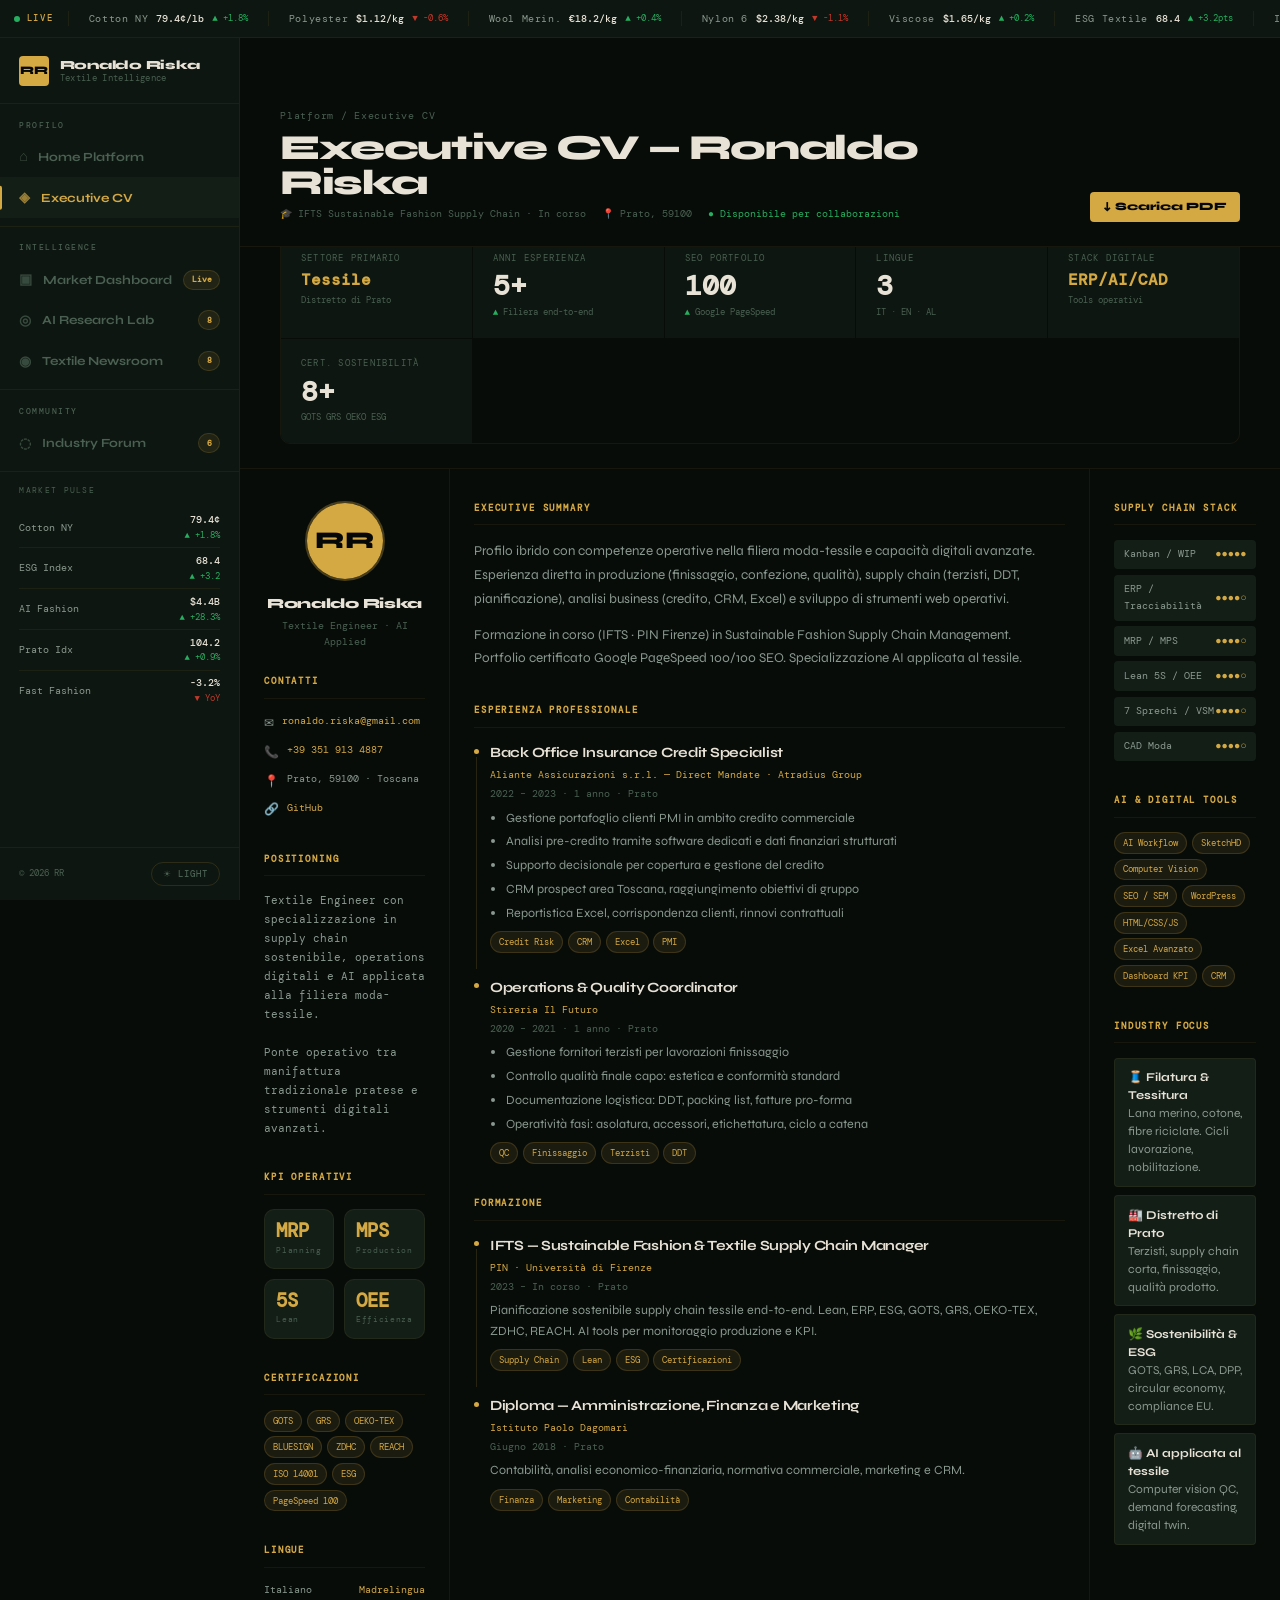
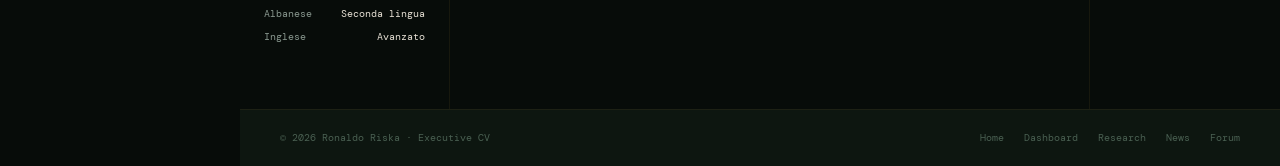
==== cv.html @ 591055c3 "Add files via upload" ====
<!doctype html>
<html lang="it" data-theme="dark">
<head>
  <meta charset="utf-8">
  <meta name="viewport" content="width=device-width, initial-scale=1">
  <title>Executive CV | Ronaldo Riska — Textile Intelligence</title>
  <meta name="description" content="Executive CV di Ronaldo Riska: supply chain tessile, operations, AI applicata al tessile, CAD moda, Lean manufacturing. Distretto di Prato.">
  <meta name="robots" content="index, follow">
  <link rel="canonical" href="https://italycircularfashion.github.io/RonaldoRiska/cv.html">
  <link rel="stylesheet" href="site.css">
</head>
<body>
<a class="skip-link" href="#main">Salta al contenuto</a>
<div class="platform">

  <!-- TICKER -->
  <div class="platform-ticker">
    <div class="ticker-bar">
      <div class="ticker-label">LIVE</div>
      <div class="ticker-track"><div class="ticker-items" aria-hidden="true"></div></div>
    </div>
  </div>

  <!-- SIDEBAR -->
  <aside class="platform-sidebar sidebar">
    <a class="sb-brand" href="index.html">
      <div class="sb-mark">RR</div>
      <div class="sb-txt"><div class="sb-name">Ronaldo Riska</div><div class="sb-role">Textile Intelligence</div></div>
    </a>
    <div class="sb-section">
      <div class="sb-section-title">Profilo</div>
      <a class="sb-link" href="index.html"><span class="sb-icon">⌂</span> Home Platform</a>
      <a class="sb-link active" href="cv.html"><span class="sb-icon">◈</span> Executive CV</a>
    </div>
    <div class="sb-section">
      <div class="sb-section-title">Intelligence</div>
      <a class="sb-link" href="dashboard.html"><span class="sb-icon">▣</span> Market Dashboard<span class="sb-badge">Live</span></a>
      <a class="sb-link" href="research.html"><span class="sb-icon">◎</span> AI Research Lab<span class="sb-badge">8</span></a>
      <a class="sb-link" href="news.html"><span class="sb-icon">◉</span> Textile Newsroom<span class="sb-badge">8</span></a>
    </div>
    <div class="sb-section">
      <div class="sb-section-title">Community</div>
      <a class="sb-link" href="forum.html"><span class="sb-icon">◌</span> Industry Forum<span class="sb-badge">6</span></a>
    </div>
    <div class="sb-market">
      <div class="sb-market-title">Market Pulse</div>
      <div data-sidebar-pulse></div>
    </div>
    <div class="sb-bottom">
      <span style="font-family:var(--f-m);font-size:.58rem;color:var(--stone)">© <span data-year></span> RR</span>
      <button class="theme-btn" data-theme-toggle>Light</button>
    </div>
  </aside>

  <!-- CONTENT -->
  <div class="platform-content content" id="main">

    <div class="page-hdr">
      <div class="page-hdr-row">
        <div>
          <div class="page-hdr-breadcrumb"><a href="index.html">Platform</a> / Executive CV</div>
          <h1>Executive CV — Ronaldo Riska</h1>
          <div class="page-hdr-meta">
            <span>🎓 IFTS Sustainable Fashion Supply Chain · In corso</span>
            <span>📍 Prato, 59100</span>
            <span style="color:var(--up)">● Disponibile per collaborazioni</span>
          </div>
        </div>
        <a class="btn btn-gold btn-sm" href="Ronaldo-Riska-CV-2026.pdf" download>↓ Scarica PDF</a>
      </div>
    </div>

    <!-- KPI INLINE STRIP -->
    <div class="main-pad-sm" style="border-bottom:1px solid var(--bdr)">
      <div class="kpi-grid reveal" style="margin-bottom:0">
        <div class="kpi-box"><div class="kpi-label">Settore primario</div><div class="kpi-val" style="font-size:1rem;color:var(--gold)">Tessile</div><div class="kpi-sub">Distretto di Prato</div></div>
        <div class="kpi-box"><div class="kpi-label">Anni esperienza</div><div class="kpi-val">5+</div><div class="kpi-sub"><span class="kpi-up">▲</span> Filiera end-to-end</div></div>
        <div class="kpi-box"><div class="kpi-label">SEO Portfolio</div><div class="kpi-val">100</div><div class="kpi-sub"><span class="kpi-up">▲</span> Google PageSpeed</div></div>
        <div class="kpi-box"><div class="kpi-label">Lingue</div><div class="kpi-val">3</div><div class="kpi-sub">IT · EN · AL</div></div>
        <div class="kpi-box"><div class="kpi-label">Stack digitale</div><div class="kpi-val" style="font-size:1rem;color:var(--gold)">ERP/AI/CAD</div><div class="kpi-sub">Tools operativi</div></div>
        <div class="kpi-box"><div class="kpi-label">Cert. sostenibilità</div><div class="kpi-val">8+</div><div class="kpi-sub">GOTS GRS OEKO ESG</div></div>
      </div>
    </div>

    <!-- 3-COLUMN CV -->
    <div class="cv-report" id="main-cv">

      <!-- COL SINISTRA: Quick facts + contatti + certificazioni -->
      <div class="cv-col">

        <!-- Foto -->
        <div style="margin-bottom:1.5rem;text-align:center">
          <div style="width:80px;height:80px;border-radius:50%;overflow:hidden;
                      border:2px solid var(--bdr-3);margin:0 auto .75rem">
            <img src="profile.jpg" alt="Ronaldo Riska"
                 style="width:100%;height:100%;object-fit:cover;object-position:center top"
                 onerror="this.parentElement.innerHTML='<div style=\'background:var(--gold);width:100%;height:100%;display:grid;place-items:center;font-weight:800;color:var(--ink);font-size:1.5rem\'>RR</div>'">
          </div>
          <div style="font-size:.88rem;font-weight:800;letter-spacing:-.02em">Ronaldo Riska</div>
          <div style="font-family:var(--f-m);font-size:.62rem;color:var(--stone);margin-top:.2rem">
            Textile Engineer · AI Applied
          </div>
        </div>

        <div class="cv-section">
          <div class="cv-sec-ttl">Contatti</div>
          <div class="cv-contact-item"><span class="cv-ci-icon">✉</span><span class="cv-ci-val"><a href="mailto:ronaldo.riska@gmail.com">ronaldo.riska@gmail.com</a></span></div>
          <div class="cv-contact-item"><span class="cv-ci-icon">📞</span><span class="cv-ci-val"><a href="tel:+393519134887">+39 351 913 4887</a></span></div>
          <div class="cv-contact-item"><span class="cv-ci-icon">📍</span><span class="cv-ci-val">Prato, 59100 · Toscana</span></div>
          <div class="cv-contact-item"><span class="cv-ci-icon">🔗</span><span class="cv-ci-val"><a href="https://github.com/italycircularfashion" target="_blank" rel="noopener">GitHub</a></span></div>
        </div>

        <div class="cv-section">
          <div class="cv-sec-ttl">Positioning</div>
          <div style="font-family:var(--f-m);font-size:.68rem;color:var(--sand);line-height:1.75">
            Textile Engineer con specializzazione in supply chain sostenibile, operations digitali e AI applicata alla filiera moda-tessile.<br><br>
            Ponte operativo tra manifattura tradizionale pratese e strumenti digitali avanzati.
          </div>
        </div>

        <div class="cv-section">
          <div class="cv-sec-ttl">KPI Operativi</div>
          <div class="kpi-inline">
            <div class="kpi-inline-box"><div class="kib-num">MRP</div><div class="kib-lbl">Planning</div></div>
            <div class="kpi-inline-box"><div class="kib-num">MPS</div><div class="kib-lbl">Production</div></div>
            <div class="kpi-inline-box"><div class="kib-num">5S</div><div class="kib-lbl">Lean</div></div>
            <div class="kpi-inline-box"><div class="kib-num">OEE</div><div class="kib-lbl">Efficienza</div></div>
          </div>
        </div>

        <div class="cv-section">
          <div class="cv-sec-ttl">Certificazioni</div>
          <div class="cv-tags">
            <span class="cv-tag">GOTS</span><span class="cv-tag">GRS</span>
            <span class="cv-tag">OEKO-TEX</span><span class="cv-tag">BLUESIGN</span>
            <span class="cv-tag">ZDHC</span><span class="cv-tag">REACH</span>
            <span class="cv-tag">ISO 14001</span><span class="cv-tag">ESG</span>
            <span class="cv-tag">PageSpeed 100</span>
          </div>
        </div>

        <div class="cv-section">
          <div class="cv-sec-ttl">Lingue</div>
          <div style="display:flex;flex-direction:column;gap:.4rem">
            <div style="display:flex;justify-content:space-between;font-family:var(--f-m);font-size:.65rem">
              <span style="color:var(--sand)">Italiano</span><span style="color:var(--gold)">Madrelingua</span>
            </div>
            <div style="display:flex;justify-content:space-between;font-family:var(--f-m);font-size:.65rem">
              <span style="color:var(--sand)">Albanese</span><span style="color:var(--cream)">Seconda lingua</span>
            </div>
            <div style="display:flex;justify-content:space-between;font-family:var(--f-m);font-size:.65rem">
              <span style="color:var(--sand)">Inglese</span><span style="color:var(--cream)">Avanzato</span>
            </div>
          </div>
        </div>

      </div><!-- /col sx -->

      <!-- COL CENTRALE: Esperienza + Formazione + Skills -->
      <div class="cv-col">

        <div class="cv-section">
          <div class="cv-sec-ttl">Executive Summary</div>
          <p style="font-size:.84rem;color:var(--sand);line-height:1.78;margin-bottom:.75rem">
            Profilo ibrido con competenze operative nella filiera moda-tessile e capacità digitali avanzate.
            Esperienza diretta in produzione (finissaggio, confezione, qualità), supply chain (terzisti, DDT,
            pianificazione), analisi business (credito, CRM, Excel) e sviluppo di strumenti web operativi.
          </p>
          <p style="font-size:.84rem;color:var(--sand);line-height:1.78">
            Formazione in corso (IFTS · PIN Firenze) in Sustainable Fashion Supply Chain Management.
            Portfolio certificato Google PageSpeed 100/100 SEO. Specializzazione AI applicata al tessile.
          </p>
        </div>

        <div class="cv-section">
          <div class="cv-sec-ttl">Esperienza Professionale</div>

          <div class="cv-entry">
            <div class="cv-e-title">Back Office Insurance Credit Specialist</div>
            <div class="cv-e-org">Aliante Assicurazioni s.r.l. — Direct Mandate · Atradius Group</div>
            <div class="cv-e-date">2022 – 2023 · 1 anno · Prato</div>
            <div class="cv-e-body">
              <ul>
                <li>Gestione portafoglio clienti PMI in ambito credito commerciale</li>
                <li>Analisi pre-credito tramite software dedicati e dati finanziari strutturati</li>
                <li>Supporto decisionale per copertura e gestione del credito</li>
                <li>CRM prospect area Toscana, raggiungimento obiettivi di gruppo</li>
                <li>Reportistica Excel, corrispondenza clienti, rinnovi contrattuali</li>
              </ul>
            </div>
            <div class="cv-tags"><span class="cv-tag">Credit Risk</span><span class="cv-tag">CRM</span><span class="cv-tag">Excel</span><span class="cv-tag">PMI</span></div>
          </div>

          <div class="cv-entry">
            <div class="cv-e-title">Operations &amp; Quality Coordinator</div>
            <div class="cv-e-org">Stireria Il Futuro</div>
            <div class="cv-e-date">2020 – 2021 · 1 anno · Prato</div>
            <div class="cv-e-body">
              <ul>
                <li>Gestione fornitori terzisti per lavorazioni finissaggio</li>
                <li>Controllo qualità finale capo: estetica e conformità standard</li>
                <li>Documentazione logistica: DDT, packing list, fatture pro-forma</li>
                <li>Operatività fasi: asolatura, accessori, etichettatura, ciclo a catena</li>
              </ul>
            </div>
            <div class="cv-tags"><span class="cv-tag">QC</span><span class="cv-tag">Finissaggio</span><span class="cv-tag">Terzisti</span><span class="cv-tag">DDT</span></div>
          </div>
        </div>

        <div class="cv-section">
          <div class="cv-sec-ttl">Formazione</div>

          <div class="cv-entry">
            <div class="cv-e-title">IFTS — Sustainable Fashion &amp; Textile Supply Chain Manager</div>
            <div class="cv-e-org">PIN · Università di Firenze</div>
            <div class="cv-e-date">2023 – In corso · Prato</div>
            <div class="cv-e-body">
              Pianificazione sostenibile supply chain tessile end-to-end. Lean, ERP, ESG, GOTS, GRS,
              OEKO-TEX, ZDHC, REACH. AI tools per monitoraggio produzione e KPI.
            </div>
            <div class="cv-tags"><span class="cv-tag">Supply Chain</span><span class="cv-tag">Lean</span><span class="cv-tag">ESG</span><span class="cv-tag">Certificazioni</span></div>
          </div>

          <div class="cv-entry">
            <div class="cv-e-title">Diploma — Amministrazione, Finanza e Marketing</div>
            <div class="cv-e-org">Istituto Paolo Dagomari</div>
            <div class="cv-e-date">Giugno 2018 · Prato</div>
            <div class="cv-e-body">
              Contabilità, analisi economico-finanziaria, normativa commerciale, marketing e CRM.
            </div>
            <div class="cv-tags"><span class="cv-tag">Finanza</span><span class="cv-tag">Marketing</span><span class="cv-tag">Contabilità</span></div>
          </div>
        </div>

      </div><!-- /col centrale -->

      <!-- COL DESTRA: Stack + Focus + AI Tools -->
      <div class="cv-col">

        <div class="cv-section">
          <div class="cv-sec-ttl">Supply Chain Stack</div>
          <div style="display:flex;flex-direction:column;gap:.35rem">
            <div style="display:flex;justify-content:space-between;align-items:center;
                        padding:.4rem .6rem;background:var(--bg-2);border-radius:var(--r);
                        font-family:var(--f-m);font-size:.65rem">
              <span style="color:var(--sand)">Kanban / WIP</span>
              <span style="color:var(--gold)">●●●●●</span>
            </div>
            <div style="display:flex;justify-content:space-between;align-items:center;
                        padding:.4rem .6rem;background:var(--bg-2);border-radius:var(--r);
                        font-family:var(--f-m);font-size:.65rem">
              <span style="color:var(--sand)">ERP / Tracciabilità</span>
              <span style="color:var(--gold)">●●●●○</span>
            </div>
            <div style="display:flex;justify-content:space-between;align-items:center;
                        padding:.4rem .6rem;background:var(--bg-2);border-radius:var(--r);
                        font-family:var(--f-m);font-size:.65rem">
              <span style="color:var(--sand)">MRP / MPS</span>
              <span style="color:var(--gold)">●●●●○</span>
            </div>
            <div style="display:flex;justify-content:space-between;align-items:center;
                        padding:.4rem .6rem;background:var(--bg-2);border-radius:var(--r);
                        font-family:var(--f-m);font-size:.65rem">
              <span style="color:var(--sand)">Lean 5S / OEE</span>
              <span style="color:var(--gold)">●●●●○</span>
            </div>
            <div style="display:flex;justify-content:space-between;align-items:center;
                        padding:.4rem .6rem;background:var(--bg-2);border-radius:var(--r);
                        font-family:var(--f-m);font-size:.65rem">
              <span style="color:var(--sand)">7 Sprechi / VSM</span>
              <span style="color:var(--gold)">●●●●○</span>
            </div>
            <div style="display:flex;justify-content:space-between;align-items:center;
                        padding:.4rem .6rem;background:var(--bg-2);border-radius:var(--r);
                        font-family:var(--f-m);font-size:.65rem">
              <span style="color:var(--sand)">CAD Moda</span>
              <span style="color:var(--gold)">●●●●○</span>
            </div>
          </div>
        </div>

        <div class="cv-section">
          <div class="cv-sec-ttl">AI & Digital Tools</div>
          <div class="cv-tags">
            <span class="cv-tag">AI Workflow</span>
            <span class="cv-tag">SketchHD</span>
            <span class="cv-tag">Computer Vision</span>
            <span class="cv-tag">SEO / SEM</span>
            <span class="cv-tag">WordPress</span>
            <span class="cv-tag">HTML/CSS/JS</span>
            <span class="cv-tag">Excel Avanzato</span>
            <span class="cv-tag">Dashboard KPI</span>
            <span class="cv-tag">CRM</span>
          </div>
        </div>

        <div class="cv-section">
          <div class="cv-sec-ttl">Industry Focus</div>
          <div style="display:flex;flex-direction:column;gap:.5rem">
            <div style="padding:.6rem .8rem;background:var(--bg-2);border:1px solid var(--bdr);
                        border-radius:var(--r);font-size:.75rem;color:var(--sand);line-height:1.5">
              🧵 <strong style="color:var(--cream)">Filatura &amp; Tessitura</strong><br>
              Lana merino, cotone, fibre riciclate. Cicli lavorazione, nobilitazione.
            </div>
            <div style="padding:.6rem .8rem;background:var(--bg-2);border:1px solid var(--bdr);
                        border-radius:var(--r);font-size:.75rem;color:var(--sand);line-height:1.5">
              🏭 <strong style="color:var(--cream)">Distretto di Prato</strong><br>
              Terzisti, supply chain corta, finissaggio, qualità prodotto.
            </div>
            <div style="padding:.6rem .8rem;background:var(--bg-2);border:1px solid var(--bdr);
                        border-radius:var(--r);font-size:.75rem;color:var(--sand);line-height:1.5">
              🌿 <strong style="color:var(--cream)">Sostenibilità &amp; ESG</strong><br>
              GOTS, GRS, LCA, DPP, circular economy, compliance EU.
            </div>
            <div style="padding:.6rem .8rem;background:var(--bg-2);border:1px solid var(--bdr);
                        border-radius:var(--r);font-size:.75rem;color:var(--sand);line-height:1.5">
              🤖 <strong style="color:var(--cream)">AI applicata al tessile</strong><br>
              Computer vision QC, demand forecasting, digital twin.
            </div>
          </div>
        </div>

      </div><!-- /col dx -->

    </div><!-- /cv-report -->

    <footer class="platform-footer">
      <span>© <span data-year></span> Ronaldo Riska · Executive CV</span>
      <nav style="display:flex;gap:1.25rem;flex-wrap:wrap">
        <a href="index.html">Home</a><a href="dashboard.html">Dashboard</a>
        <a href="research.html">Research</a><a href="news.html">News</a><a href="forum.html">Forum</a>
      </nav>
    </footer>
  </div>
</div>
<button class="mob-menu-toggle" aria-label="Menu">☰</button>
<script src="data.js" defer></script>
<script src="main.js" defer></script>
</body>
</html>
---- site.css ----
/* ══════════════════════════════════════════════════════════
   TEXTILE INTELLIGENCE PLATFORM  ·  site.css v3.0
   Ronaldo Riska  ·  Bloomberg × McKinsey × FT aesthetic
══════════════════════════════════════════════════════════ */

@import url('https://fonts.googleapis.com/css2?family=Syne:wght@600;700;800&family=DM+Mono:ital,wght@0,300;0,400;0,500;1,300&display=swap');

/* ─── TOKENS ─── */
:root {
  --ink:      #050807;
  --bg:       #070C09;
  --bg-1:     #0D1610;
  --bg-2:     #131E17;
  --bg-3:     #192820;
  --bg-4:     #203229;

  --gold:     #D4A843;
  --gold-hi:  #E8C060;
  --gold-lo:  rgba(212,168,67,.10);
  --gold-xs:  rgba(212,168,67,.05);

  --pine:     #2E7D52;
  --pine-lo:  rgba(46,125,82,.12);

  --up:       #27AE60;
  --dn:       #C0392B;
  --up-lo:    rgba(39,174,96,.12);
  --dn-lo:    rgba(192,57,43,.10);
  --neutral:  #F39C12;

  --cream:    #E8E2D6;
  --sand:     #8A9990;
  --stone:    #4A6052;
  --moss:     #253D2E;

  --bdr:      rgba(212,168,67,.08);
  --bdr-2:    rgba(212,168,67,.16);
  --bdr-3:    rgba(212,168,67,.32);

  --sidebar-w:   240px;
  --ticker-h:    38px;
  --header-h:    54px;

  --f-h: 'Syne', sans-serif;
  --f-m: 'DM Mono', monospace;

  --r:  4px;
  --rm: 10px;
  --rl: 16px;

  --smooth: cubic-bezier(.4,0,.2,1);
  --spring: cubic-bezier(.34,1.56,.64,1);
  --t1: .12s;
  --t2: .24s;
  --t3: .40s;
}

[data-theme="light"] {
  --bg:    #F5F2EC;  --bg-1:  #EDEAD2;
  --bg-2:  #E5E1D6;  --bg-3:  #DAD5C8;
  --bg-4:  #CECA BA;
  --cream: #161E1A;  --sand: #4A6052;
  --stone: #7A8C80;  --moss: #C4C0B8;
  --bdr:   rgba(60,40,10,.08);
  --bdr-2: rgba(60,40,10,.16);
  --bdr-3: rgba(60,40,10,.32);
}

/* ─── RESET ─── */
*,*::before,*::after { box-sizing:border-box; margin:0; padding:0; }
html {
  scroll-behavior: smooth;
  scrollbar-width: thin;
  scrollbar-color: var(--bg-3) var(--bg);
}
::-webkit-scrollbar       { width:4px; height:4px; }
::-webkit-scrollbar-track { background:var(--bg); }
::-webkit-scrollbar-thumb { background:var(--bg-4); border-radius:99px; }
::-webkit-scrollbar-thumb:hover { background:var(--gold); }

body {
  font-family: var(--f-h);
  background: var(--bg);
  color: var(--cream);
  line-height: 1.6;
  overflow-x: hidden;
  transition: background var(--t3) var(--smooth), color var(--t3) var(--smooth);
}

img  { max-width:100%; display:block; }
a    { color:inherit; text-decoration:none; }
button { cursor:pointer; border:none; background:none; font-family:inherit; color:inherit; }
ul   { list-style:none; }

/* ─── PLATFORM LAYOUT ─── */
.platform {
  display: grid;
  grid-template-rows: var(--ticker-h) 1fr;
  grid-template-columns: var(--sidebar-w) 1fr;
  min-height: 100vh;
}
.platform-ticker  { grid-column: 1/-1; grid-row: 1; }
.platform-sidebar { grid-column: 1; grid-row: 2; }
.platform-content { grid-column: 2; grid-row: 2; overflow-x: hidden; }

/* ─── TICKER ─── */
.ticker-bar {
  background: var(--bg-1);
  border-bottom: 1px solid var(--bdr);
  display: flex; align-items: center;
  height: var(--ticker-h);
  overflow: hidden;
  position: sticky; top: 0; z-index: 200;
}
.ticker-label {
  font-family: var(--f-m); font-size: .58rem; font-weight: 500;
  letter-spacing: .18em; text-transform: uppercase;
  color: var(--gold); padding: 0 .9rem;
  border-right: 1px solid var(--bdr);
  white-space: nowrap; flex-shrink: 0;
  display: flex; align-items: center; gap: .4rem;
}
.ticker-label::before {
  content: ''; width: 6px; height: 6px; border-radius: 50%;
  background: var(--up); animation: pulse 2s ease-in-out infinite;
}
@keyframes pulse { 0%,100%{opacity:1} 50%{opacity:.3} }

.ticker-track {
  flex: 1; overflow: hidden; position: relative;
}
.ticker-items {
  display: flex; gap: 0;
  animation: ticker-scroll 38s linear infinite;
  white-space: nowrap; width: max-content;
}
.ticker-items:hover { animation-play-state: paused; }
@keyframes ticker-scroll { from { transform:translateX(0) } to { transform:translateX(-50%) } }

.ticker-item {
  display: inline-flex; align-items: center; gap: .5rem;
  font-family: var(--f-m); font-size: .62rem;
  padding: 0 1.25rem; border-right: 1px solid var(--bdr);
  white-space: nowrap;
}
.t-name  { color: var(--sand); letter-spacing: .06em; }
.t-val   { color: var(--cream); font-weight: 500; }
.t-chg   { font-size: .58rem; }
.t-up    { color: var(--up); }
.t-dn    { color: var(--dn); }
.t-neu   { color: var(--neutral); }

/* ─── SIDEBAR ─── */
.sidebar {
  background: var(--bg-1);
  border-right: 1px solid var(--bdr);
  display: flex; flex-direction: column;
  position: sticky; top: var(--ticker-h);
  height: calc(100vh - var(--ticker-h));
  overflow-y: auto; overflow-x: hidden;
  scrollbar-width: none;
}
.sidebar::-webkit-scrollbar { display:none; }

.sb-brand {
  padding: 1.1rem 1.2rem;
  border-bottom: 1px solid var(--bdr);
  display: flex; align-items: center; gap: .65rem;
}
.sb-mark {
  width: 30px; height: 30px; border-radius: var(--r);
  background: var(--gold); color: var(--ink);
  display: grid; place-items: center;
  font-weight: 800; font-size: .72rem; flex-shrink: 0;
  transition: transform var(--t2) var(--spring);
}
.sb-brand:hover .sb-mark { transform: rotate(-8deg) scale(1.08); }
.sb-txt { line-height: 1.15; }
.sb-name { font-size: .78rem; font-weight: 800; letter-spacing: -.02em; }
.sb-role { font-family: var(--f-m); font-size: .55rem; color: var(--stone); letter-spacing: .04em; }

.sb-section {
  padding: .5rem 0;
  border-bottom: 1px solid var(--bdr);
}
.sb-section-title {
  font-family: var(--f-m); font-size: .52rem; font-weight: 500;
  letter-spacing: .18em; text-transform: uppercase; color: var(--stone);
  padding: .4rem 1.2rem .3rem;
}
.sb-link {
  display: flex; align-items: center; gap: .65rem;
  padding: .55rem 1.2rem; font-size: .78rem; font-weight: 700;
  color: var(--stone); transition: all var(--t1);
  position: relative;
}
.sb-link::before {
  content: ''; position: absolute; left: 0; top: 50%;
  transform: translateY(-50%) scaleY(0);
  width: 2px; height: 60%; background: var(--gold);
  border-radius: 0 2px 2px 0;
  transition: transform var(--t2) var(--smooth);
}
.sb-link:hover, .sb-link.active {
  color: var(--cream); background: var(--bg-2);
}
.sb-link.active { color: var(--gold); }
.sb-link.active::before, .sb-link:hover::before { transform: translateY(-50%) scaleY(1); }
.sb-icon { font-size: .9rem; flex-shrink: 0; opacity: .7; }
.sb-badge {
  margin-left: auto; font-family: var(--f-m); font-size: .52rem;
  padding: .15rem .45rem; border-radius: 99px;
  background: var(--gold-lo); color: var(--gold); border: 1px solid var(--bdr-2);
}

/* Market pulse in sidebar */
.sb-market {
  padding: .75rem 1.2rem;
  flex: 1;
}
.sb-market-title {
  font-family: var(--f-m); font-size: .52rem; letter-spacing: .16em;
  text-transform: uppercase; color: var(--stone); margin-bottom: .6rem;
}
.sb-pulse-item {
  display: flex; align-items: center; justify-content: space-between;
  padding: .3rem 0; border-bottom: 1px solid var(--bdr);
}
.sb-pulse-item:last-child { border-bottom: none; }
.spi-name { font-family: var(--f-m); font-size: .6rem; color: var(--sand); }
.spi-val  { font-family: var(--f-m); font-size: .62rem; font-weight: 500; }
.spi-chg  { font-family: var(--f-m); font-size: .56rem; }

.sb-bottom {
  padding: .9rem 1.2rem;
  border-top: 1px solid var(--bdr);
  display: flex; align-items: center; justify-content: space-between;
}
.theme-btn {
  font-family: var(--f-m); font-size: .58rem; font-weight: 500;
  letter-spacing: .12em; text-transform: uppercase;
  padding: .3rem .65rem; border-radius: 99px;
  border: 1px solid var(--bdr-2); color: var(--stone);
  transition: all var(--t1);
}
.theme-btn:hover { border-color: var(--gold); color: var(--gold); }

/* ─── CONTENT AREA ─── */
.content {
  min-height: calc(100vh - var(--ticker-h));
  display: flex; flex-direction: column;
}

/* ─── PAGE HEADER (content area) ─── */
.page-hdr {
  padding: 2rem 2.5rem 1.5rem;
  border-bottom: 1px solid var(--bdr);
  background: var(--bg);
  position: sticky; top: var(--ticker-h); z-index: 10;
}
.page-hdr-row {
  display: flex; align-items: flex-end; justify-content: space-between; gap: 2rem;
}
.page-hdr-breadcrumb {
  font-family: var(--f-m); font-size: .6rem; color: var(--stone);
  letter-spacing: .08em; margin-bottom: .4rem;
  display: flex; align-items: center; gap: .4rem;
}
.page-hdr-breadcrumb a { color: var(--stone); transition: color var(--t1); }
.page-hdr-breadcrumb a:hover { color: var(--gold); }
.page-hdr h1 {
  font-size: clamp(1.4rem,3vw,2.2rem); font-weight: 800;
  letter-spacing: -.04em; line-height: 1.0;
}
.page-hdr-meta {
  font-family: var(--f-m); font-size: .62rem; color: var(--stone);
  margin-top: .35rem; display: flex; align-items: center; gap: 1rem;
  flex-wrap: wrap;
}
.page-hdr-meta span { display: flex; align-items: center; gap: .3rem; }

/* ─── MAIN GRID (content) ─── */
.main-pad { padding: 2rem 2.5rem; }
.main-pad-sm { padding: 1.5rem 2.5rem; }

/* ─── SECTION HEADING ─── */
.sec-hdr { margin-bottom: 1.4rem; }
.sec-hdr h2 {
  font-size: clamp(1.1rem,2.5vw,1.6rem); font-weight: 800;
  letter-spacing: -.03em; line-height: 1.1;
}
.sec-hdr .eyebrow {
  font-family: var(--f-m); font-size: .58rem; font-weight: 500;
  letter-spacing: .18em; text-transform: uppercase; color: var(--gold);
  margin-bottom: .35rem; display: flex; align-items: center; gap: .5rem;
}
.sec-hdr .eyebrow::before {
  content: ''; width: 20px; height: 1px; background: var(--gold); opacity: .5;
}

/* ─── KPI CARDS ─── */
.kpi-grid {
  display: grid; grid-template-columns: repeat(auto-fill, minmax(170px,1fr)); gap: 1px;
  border: 1px solid var(--bdr); border-radius: var(--rm); overflow: hidden;
  margin-bottom: 1.75rem;
}
.kpi-box {
  background: var(--bg-1); padding: 1.1rem 1.25rem;
  transition: background var(--t2);
  position: relative;
}
.kpi-box:hover { background: var(--bg-2); }
.kpi-label {
  font-family: var(--f-m); font-size: .55rem; letter-spacing: .14em;
  text-transform: uppercase; color: var(--stone); margin-bottom: .45rem;
}
.kpi-val {
  font-size: 1.75rem; font-weight: 800; font-family: var(--f-m);
  color: var(--cream); line-height: 1;
}
.kpi-sub {
  font-family: var(--f-m); font-size: .58rem; color: var(--stone);
  margin-top: .3rem; display: flex; align-items: center; gap: .3rem;
}
.kpi-up  { color: var(--up); }
.kpi-dn  { color: var(--dn); }
.kpi-neu { color: var(--neutral); }
.kpi-trend {
  position: absolute; top: .75rem; right: .75rem;
  font-size: .65rem;
}

/* ─── CHART CARDS ─── */
.chart-grid {
  display: grid; grid-template-columns: repeat(auto-fill, minmax(280px,1fr));
  gap: 1rem; margin-bottom: 1.75rem;
}
.chart-card {
  background: var(--bg-1); border: 1px solid var(--bdr);
  border-radius: var(--rm); padding: 1.25rem;
  transition: border-color var(--t2);
}
.chart-card:hover { border-color: var(--bdr-2); }
.chart-card-hdr {
  display: flex; align-items: flex-start; justify-content: space-between;
  margin-bottom: .9rem;
}
.chart-card-title { font-size: .88rem; font-weight: 700; letter-spacing: -.02em; }
.chart-card-sub {
  font-family: var(--f-m); font-size: .6rem; color: var(--stone); margin-top: .15rem;
}
.chart-card-val {
  font-family: var(--f-m); font-size: 1.1rem; font-weight: 500; color: var(--gold); text-align:right;
}
.chart-card-chg {
  font-family: var(--f-m); font-size: .6rem; text-align: right; margin-top: .1rem;
}
canvas.sparkline { width:100%; height:60px; display:block; }

/* ─── DATA TABLE ─── */
.data-table { width:100%; border-collapse:collapse; margin-bottom:1.5rem; }
.data-table th {
  font-family: var(--f-m); font-size: .58rem; font-weight: 500;
  letter-spacing: .14em; text-transform: uppercase; color: var(--stone);
  padding: .55rem .8rem; border-bottom: 1px solid var(--bdr);
  text-align: left; white-space: nowrap;
}
.data-table td {
  font-family: var(--f-m); font-size: .72rem; color: var(--sand);
  padding: .6rem .8rem; border-bottom: 1px solid var(--bdr);
  vertical-align: middle;
}
.data-table tr:hover td { background: var(--bg-2); color: var(--cream); }
.data-table td.td-num { text-align: right; font-weight: 500; }
.data-table td.td-up  { color: var(--up); }
.data-table td.td-dn  { color: var(--dn); }

/* ─── BUTTONS ─── */
.btn {
  display: inline-flex; align-items: center; gap: .45rem;
  padding: .6rem 1.25rem; border-radius: var(--r);
  font-family: var(--f-h); font-size: .78rem; font-weight: 800;
  transition: all var(--t2) var(--smooth); white-space: nowrap;
}
.btn-gold  { background: var(--gold); color: var(--ink); }
.btn-gold:hover  { background: var(--gold-hi); transform: translateY(-1px); box-shadow: 0 4px 14px rgba(212,168,67,.28); }
.btn-outline { border: 1.5px solid var(--bdr-3); color: var(--sand); background:transparent; }
.btn-outline:hover { border-color: var(--gold); color: var(--gold); transform: translateY(-1px); }
.btn-ghost { color: var(--stone); font-size: .72rem; padding: .35rem .7rem; }
.btn-ghost:hover { color: var(--gold); }
.btn-sm { padding: .38rem .8rem; font-size: .7rem; }
.btn-row { display:flex; flex-wrap:wrap; gap:.6rem; }

/* ─── NEWS CARDS ─── */
.news-grid {
  display: grid; grid-template-columns: repeat(auto-fill,minmax(260px,1fr)); gap: 1rem;
}
.news-card {
  background: var(--bg-1); border: 1px solid var(--bdr);
  border-radius: var(--rm); padding: 1.2rem;
  display: flex; flex-direction: column; gap: .65rem;
  transition: all var(--t2) var(--smooth);
  cursor: pointer;
}
.news-card:hover {
  border-color: var(--bdr-2); transform: translateY(-3px);
  box-shadow: 0 8px 24px rgba(0,0,0,.4);
}
.nc-cat {
  font-family: var(--f-m); font-size: .56rem; font-weight: 500;
  letter-spacing: .14em; text-transform: uppercase;
}
.nc-cat.cat-sus  { color: var(--up); }
.nc-cat.cat-ai   { color: #3498DB; }
.nc-cat.cat-mfg  { color: var(--neutral); }
.nc-cat.cat-lux  { color: var(--gold); }
.nc-cat.cat-cert { color: #9B59B6; }
.nc-cat.cat-scm  { color: #E67E22; }
.nc-cat.cat-circ { color: var(--pine); }

.nc-title { font-size: .9rem; font-weight: 700; letter-spacing: -.02em; line-height: 1.3; }
.nc-summary { font-size: .78rem; color: var(--sand); line-height: 1.6; flex:1; }
.nc-meta {
  display: flex; align-items: center; justify-content: space-between;
  font-family: var(--f-m); font-size: .58rem; color: var(--stone);
}
.nc-read { color: var(--gold); font-size: .62rem; }

/* ─── RESEARCH CARDS ─── */
.research-grid {
  display: grid; grid-template-columns: repeat(auto-fill,minmax(280px,1fr)); gap: 1rem;
}
.rc {
  background: var(--bg-1); border: 1px solid var(--bdr);
  border-radius: var(--rm); padding: 1.4rem;
  display: flex; flex-direction: column; gap: .7rem;
  transition: all var(--t2) var(--smooth);
}
.rc:hover { border-color: var(--bdr-2); transform: translateY(-3px); box-shadow: 0 8px 24px rgba(0,0,0,.4); }
.rc-type {
  font-family: var(--f-m); font-size: .55rem; font-weight: 500;
  letter-spacing: .14em; text-transform: uppercase; color: var(--gold);
  display: flex; align-items: center; gap: .5rem;
}
.rc-type::before { content:''; width:16px; height:1px; background:var(--gold); opacity:.5; }
.rc-title { font-size: .95rem; font-weight: 700; letter-spacing: -.02em; line-height: 1.3; }
.rc-abstract { font-size: .78rem; color: var(--sand); line-height: 1.65; flex:1; }
.rc-tags { display:flex; flex-wrap:wrap; gap:.3rem; }
.rc-tag {
  font-family: var(--f-m); font-size: .55rem;
  padding: .18rem .5rem; border-radius: 99px;
  background: var(--gold-lo); color: var(--gold);
  border: 1px solid rgba(212,168,67,.18);
}
.rc-footer {
  display: flex; align-items: center; justify-content: space-between;
  font-family: var(--f-m); font-size: .58rem; color: var(--stone);
  padding-top: .6rem; border-top: 1px solid var(--bdr);
}
.rc-cta { color: var(--gold); font-size: .65rem; display:flex; align-items:center; gap:.3rem; transition: gap var(--t1); }
.rc:hover .rc-cta { gap: .55rem; }
.rc-cta::after { content:'→'; }

/* ─── FORUM ─── */
.forum-cats {
  display: flex; flex-wrap: wrap; gap: .5rem; margin-bottom: 1.5rem;
}
.fcat-btn {
  font-family: var(--f-m); font-size: .6rem; font-weight: 500;
  letter-spacing: .1em; text-transform: uppercase;
  padding: .38rem .85rem; border-radius: 99px;
  border: 1px solid var(--bdr-2); color: var(--stone);
  transition: all var(--t2);
}
.fcat-btn:hover  { border-color: var(--bdr-3); color: var(--cream); }
.fcat-btn.active { background: var(--gold); color: var(--ink); border-color: var(--gold); }

.thread-list { display: flex; flex-direction: column; gap: 1px; }
.thread {
  background: var(--bg-1);
  border: 1px solid var(--bdr);
  border-radius: var(--rm); padding: 1.1rem 1.4rem;
  display: grid; grid-template-columns: 1fr auto;
  gap: 1rem; align-items: center;
  transition: all var(--t2); cursor: pointer;
}
.thread:hover { background: var(--bg-2); border-color: var(--bdr-2); }
.th-cat {
  font-family: var(--f-m); font-size: .55rem; letter-spacing: .14em;
  text-transform: uppercase; margin-bottom: .25rem;
}
.th-title { font-size: .88rem; font-weight: 700; letter-spacing: -.02em; margin-bottom: .2rem; }
.th-meta  { font-family: var(--f-m); font-size: .58rem; color: var(--stone); display:flex; gap:.75rem; }
.th-stats { text-align: right; }
.th-replies {
  font-family: var(--f-m); font-size: .8rem; font-weight: 500; color: var(--gold);
}
.th-replies-lbl { font-family: var(--f-m); font-size: .55rem; color: var(--stone); margin-top: .1rem; }
.thread-featured { border-color: var(--bdr-2); }
.thread-featured .th-title { color: var(--gold); }

/* ─── FILTER BAR ─── */
.filter-bar {
  display: flex; flex-wrap: wrap; gap: .4rem; margin-bottom: 1.25rem;
}
.filter-btn {
  font-family: var(--f-m); font-size: .6rem; font-weight: 500;
  letter-spacing: .1em; text-transform: uppercase;
  padding: .38rem .85rem; border-radius: 99px;
  border: 1px solid var(--bdr-2); color: var(--stone);
  transition: all var(--t2);
}
.filter-btn:hover  { border-color: var(--bdr-3); color: var(--cream); }
.filter-btn.active {
  background: var(--gold); color: var(--ink); border-color: var(--gold);
  box-shadow: 0 0 12px rgba(212,168,67,.22);
}

/* ─── CV REPORT LAYOUT ─── */
.cv-report {
  display: grid;
  grid-template-columns: 210px 1fr 190px;
  gap: 0;
}
.cv-col {
  padding: 2rem 1.5rem;
  border-right: 1px solid var(--bdr);
}
.cv-col:last-child { border-right: none; }

.cv-section { margin-bottom: 2rem; }
.cv-sec-ttl {
  font-family: var(--f-m); font-size: .58rem; font-weight: 600;
  letter-spacing: .2em; text-transform: uppercase; color: var(--gold);
  padding-bottom: .55rem; margin-bottom: .9rem;
  border-bottom: 1px solid var(--bdr);
}

.cv-entry { padding-left: 1rem; margin-bottom: 1.5rem; position: relative; }
.cv-entry::before {
  content:''; position:absolute; left:0; top:.4rem;
  width:5px; height:5px; border-radius:50%; background:var(--gold);
}
.cv-entry::after {
  content:''; position:absolute; left:2px; top:.9rem; bottom:-1rem;
  width:1px; background:var(--bdr-2);
}
.cv-entry:last-child::after { display:none; }
.cv-e-title { font-size: .88rem; font-weight: 700; letter-spacing:-.02em; }
.cv-e-org   { font-family:var(--f-m); font-size:.65rem; color:var(--gold); margin-top:.15rem; }
.cv-e-date  { font-family:var(--f-m); font-size:.6rem; color:var(--stone); margin-top:.12rem; }
.cv-e-body  { font-size:.78rem; color:var(--sand); line-height:1.65; margin-top:.4rem; }
.cv-e-body ul { padding-left:1rem; list-style:disc; }
.cv-e-body ul li { margin-bottom:.2rem; }

.cv-tags { display:flex; flex-wrap:wrap; gap:.3rem; margin-top:.5rem; }
.cv-tag {
  font-family:var(--f-m); font-size:.55rem;
  padding:.18rem .5rem; border-radius:99px;
  background:var(--gold-lo); color:var(--gold);
  border:1px solid rgba(212,168,67,.18);
}

.cv-contact-item {
  display:flex; align-items:flex-start; gap:.5rem;
  font-family:var(--f-m); font-size:.65rem; color:var(--sand);
  margin-bottom:.55rem;
}
.cv-ci-icon { font-size:.75rem; flex-shrink:0; margin-top:.05rem; }
.cv-ci-val a { color:var(--gold); }

.kpi-inline {
  display:grid; grid-template-columns:1fr 1fr; gap:.6rem;
  margin-bottom:1rem;
}
.kpi-inline-box {
  background:var(--bg-2); border:1px solid var(--bdr);
  border-radius:var(--rm); padding:.7rem;
}
.kib-num { font-family:var(--f-m); font-size:1.2rem; font-weight:700; color:var(--gold); line-height:1; }
.kib-lbl { font-family:var(--f-m); font-size:.52rem; color:var(--stone); margin-top:.2rem; letter-spacing:.08em; }

/* ─── REVEAL ─── */
.reveal {
  opacity:0; transform:translateY(18px);
  transition: opacity .5s var(--smooth), transform .5s var(--smooth);
}
.reveal.visible { opacity:1; transform:none; }

/* ─── FOOTER ─── */
.platform-footer {
  padding: 1.25rem 2.5rem;
  border-top: 1px solid var(--bdr);
  background: var(--bg-1);
  display: flex; align-items: center; justify-content: space-between;
  flex-wrap: wrap; gap: .75rem;
  font-family: var(--f-m); font-size: .62rem; color: var(--stone);
  margin-top: auto;
}
.platform-footer a { color:var(--stone); transition:color var(--t1); }
.platform-footer a:hover { color:var(--gold); }

/* ─── FEATURED ARTICLE (newsroom) ─── */
.featured-article {
  background: var(--bg-1); border: 1px solid var(--bdr-2);
  border-radius: var(--rl); padding: 2rem;
  margin-bottom: 2rem;
  display: grid; grid-template-columns: 1fr auto;
  gap: 2rem; align-items: start;
  position: relative; overflow: hidden;
}
.featured-article::before {
  content:''; position:absolute; top:0; left:0; right:0; height:2px;
  background:linear-gradient(90deg,var(--gold),var(--pine));
}
.fa-label {
  font-family:var(--f-m); font-size:.58rem; font-weight:500;
  letter-spacing:.18em; text-transform:uppercase; color:var(--gold);
  margin-bottom:.6rem;
}
.fa-title {
  font-size:clamp(1.1rem,2.5vw,1.6rem); font-weight:800;
  letter-spacing:-.04em; line-height:1.1; margin-bottom:.75rem;
}
.fa-summary { font-size:.88rem; color:var(--sand); line-height:1.7; max-width:65ch; }
.fa-meta {
  font-family:var(--f-m); font-size:.6rem; color:var(--stone);
  margin-top:1rem; display:flex; gap:1rem; flex-wrap:wrap;
}

/* ─── SKIP LINK ─── */
.skip-link {
  position:fixed; top:.75rem; left:.75rem; z-index:9999;
  padding:.38rem .9rem; background:var(--gold); color:var(--ink);
  border-radius:var(--r); font-weight:800; font-size:.72rem;
  transform:translateY(-200%); transition:transform var(--t1);
}
.skip-link:focus { transform:none; }

/* ─── MOBILE NAV OVERLAY ─── */
.mob-menu-toggle {
  display:none; position:fixed; bottom:1.2rem; right:1.2rem; z-index:300;
  width:44px; height:44px; border-radius:50%;
  background:var(--gold); color:var(--ink);
  font-size:1.1rem; box-shadow:0 4px 16px rgba(212,168,67,.4);
  transition:transform var(--t2) var(--spring);
}
.mob-menu-toggle:hover { transform:scale(1.08); }

/* ─── RESPONSIVE ─── */
@media (max-width: 1100px) {
  .cv-report { grid-template-columns: 200px 1fr; }
  .cv-report .cv-col:last-child { display:none; }
}
@media (max-width: 900px) {
  :root { --sidebar-w: 0px; }
  .platform { grid-template-columns: 1fr; }
  .platform-sidebar { display:none; }
  .platform-sidebar.open {
    display:flex; position:fixed; left:0; top:var(--ticker-h);
    bottom:0; width:260px; z-index:150;
    box-shadow:4px 0 24px rgba(0,0,0,.6);
  }
  .platform-content { grid-column:1; }
  .mob-menu-toggle  { display:flex; align-items:center; justify-content:center; }
  .main-pad, .main-pad-sm { padding:1.25rem; }
  .page-hdr { padding:1.25rem; }
  .cv-report { grid-template-columns:1fr; }
  .cv-col { border-right:none; border-bottom:1px solid var(--bdr); }
  .kpi-grid { grid-template-columns:repeat(2,1fr); }
  .chart-grid { grid-template-columns:1fr; }
  .featured-article { grid-template-columns:1fr; }
}
@media (max-width:600px) {
  .filter-bar { gap:.3rem; }
  .filter-btn, .fcat-btn { font-size:.55rem; padding:.32rem .65rem; }
  .kpi-grid { grid-template-columns:repeat(2,1fr); }
  .news-grid { grid-template-columns:1fr; }
  .research-grid { grid-template-columns:1fr; }
}
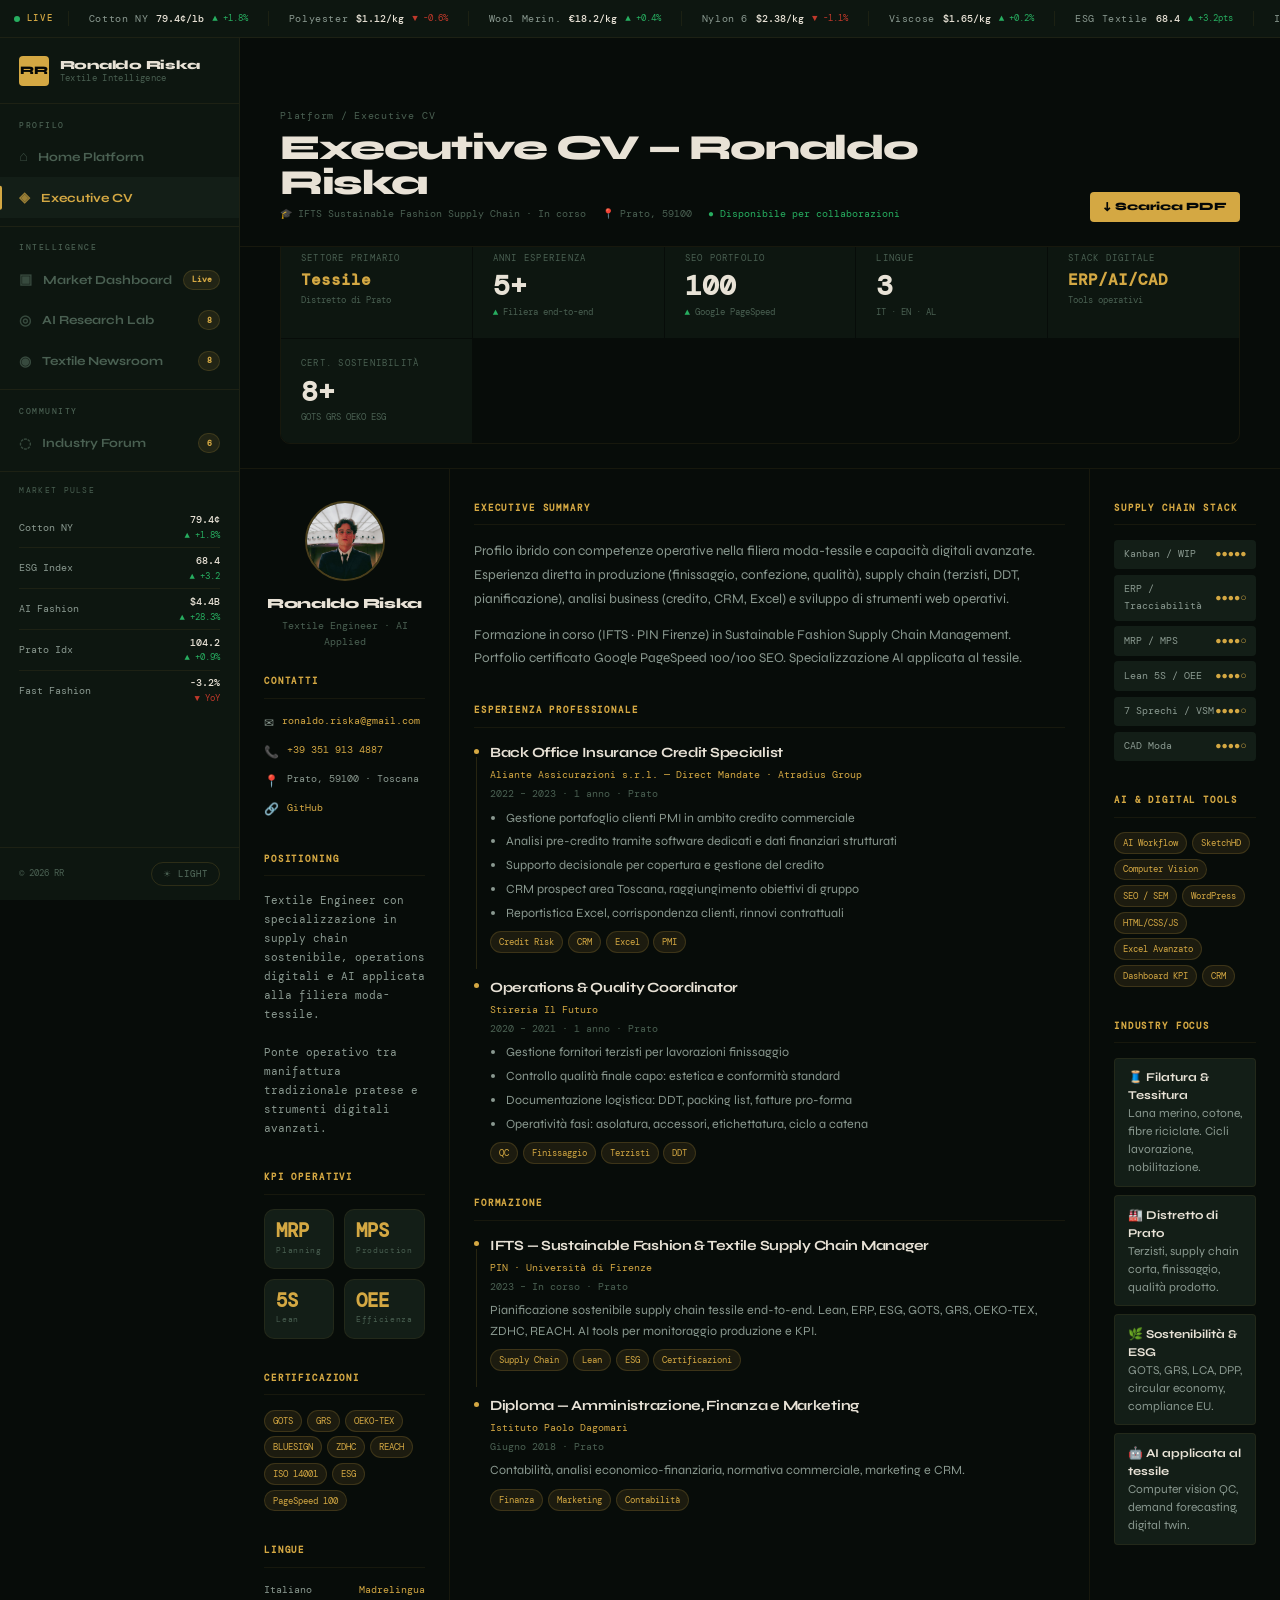
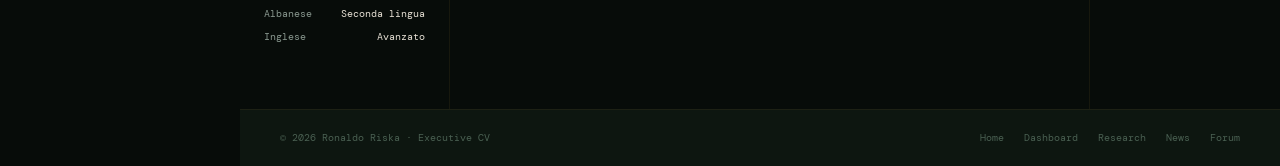
==== commit 3a1c9fa9: "Add files via upload Signed-off-by: ItalyCircularFashion <multiservizioprato@protonmail.com>" ====
--- a/site.css
+++ b/site.css
@@ -628,7 +628,112 @@
   margin-top:1rem; display:flex; gap:1rem; flex-wrap:wrap;
 }
 
-/* ─── SKIP LINK ─── */
+/* ─── BIBLIOTECA TESSILE — ARTICLE CARDS ─── */
+.biblioteca-grid {
+  display: grid;
+  grid-template-columns: 1fr 1fr;
+  gap: 1.25rem;
+  align-items: start;
+}
+.bib-col {
+  display: flex;
+  flex-direction: column;
+  gap: 1.25rem;
+}
+.art-card {
+  background: var(--bg-1);
+  border: 1px solid var(--bdr);
+  border-radius: var(--rm);
+  padding: 0;
+  overflow: hidden;
+  transition: border-color var(--t2), box-shadow var(--t2);
+  position: relative;
+}
+.art-card::before {
+  content: '';
+  position: absolute; left: 0; top: 0; bottom: 0;
+  width: 3px;
+  background: var(--art-color, var(--gold));
+  border-radius: 0;
+}
+.art-card:hover {
+  border-color: var(--bdr-2);
+  box-shadow: 0 6px 20px rgba(0,0,0,.35);
+}
+.art-head {
+  padding: 1.1rem 1.25rem 0 1.5rem;
+}
+.art-meta {
+  display: flex; align-items: center; gap: .6rem;
+  margin-bottom: .5rem;
+}
+.art-num {
+  font-family: var(--f-m); font-size: .6rem; font-weight: 500;
+  color: var(--stone); letter-spacing: .06em;
+}
+.art-cat {
+  font-family: var(--f-m); font-size: .56rem; font-weight: 600;
+  letter-spacing: .14em; text-transform: uppercase;
+  padding: .18rem .55rem; border-radius: 99px;
+  border: 1px solid;
+}
+.art-title {
+  font-size: .95rem; font-weight: 800;
+  letter-spacing: -.03em; line-height: 1.25;
+  margin-bottom: .55rem;
+}
+.art-preview {
+  font-size: .78rem; color: var(--sand); line-height: 1.65;
+  padding: 0 1.25rem 0 1.5rem;
+}
+.art-body-wrap {
+  max-height: 0; overflow: hidden;
+  transition: max-height .45s cubic-bezier(.4,0,.2,1);
+}
+.art-body-wrap.open {
+  max-height: 900px;
+}
+.art-body {
+  padding: .75rem 1.25rem .2rem 1.5rem;
+  font-size: .78rem; color: var(--sand); line-height: 1.75;
+  border-top: 1px solid var(--bdr);
+  margin-top: .65rem;
+}
+.art-body p { margin-bottom: .7rem; }
+.art-body p:last-child { margin-bottom: 0; }
+.art-body strong { color: var(--cream); }
+.art-footer {
+  display: flex; align-items: center;
+  justify-content: space-between; flex-wrap: wrap;
+  padding: .7rem 1.25rem .9rem 1.5rem;
+  gap: .5rem;
+}
+.art-tags { display: flex; flex-wrap: wrap; gap: .3rem; }
+.art-tag {
+  font-family: var(--f-m); font-size: .54rem;
+  padding: .15rem .48rem; border-radius: 99px;
+  background: var(--bg-3); color: var(--stone);
+  border: 1px solid var(--bdr);
+}
+.art-toggle {
+  font-family: var(--f-m); font-size: .62rem; font-weight: 500;
+  color: var(--gold); letter-spacing: .04em;
+  display: flex; align-items: center; gap: .3rem;
+  transition: gap var(--t1); padding: .3rem .6rem;
+  border-radius: var(--r); border: 1px solid var(--bdr-2);
+  white-space: nowrap;
+}
+.art-toggle:hover { border-color: var(--gold); gap: .5rem; }
+.art-toggle .arr { transition: transform var(--t2); }
+.art-card.expanded .art-toggle .arr { transform: rotate(180deg); }
+.art-readtime {
+  font-family: var(--f-m); font-size: .58rem; color: var(--stone);
+}
+
+@media (max-width: 800px) {
+  .biblioteca-grid { grid-template-columns: 1fr; }
+}
+/* ─── PLATFORM FOOTER ─── (already defined, keep here as safety) */
 .skip-link {
   position:fixed; top:.75rem; left:.75rem; z-index:9999;
   padding:.38rem .9rem; background:var(--gold); color:var(--ink);
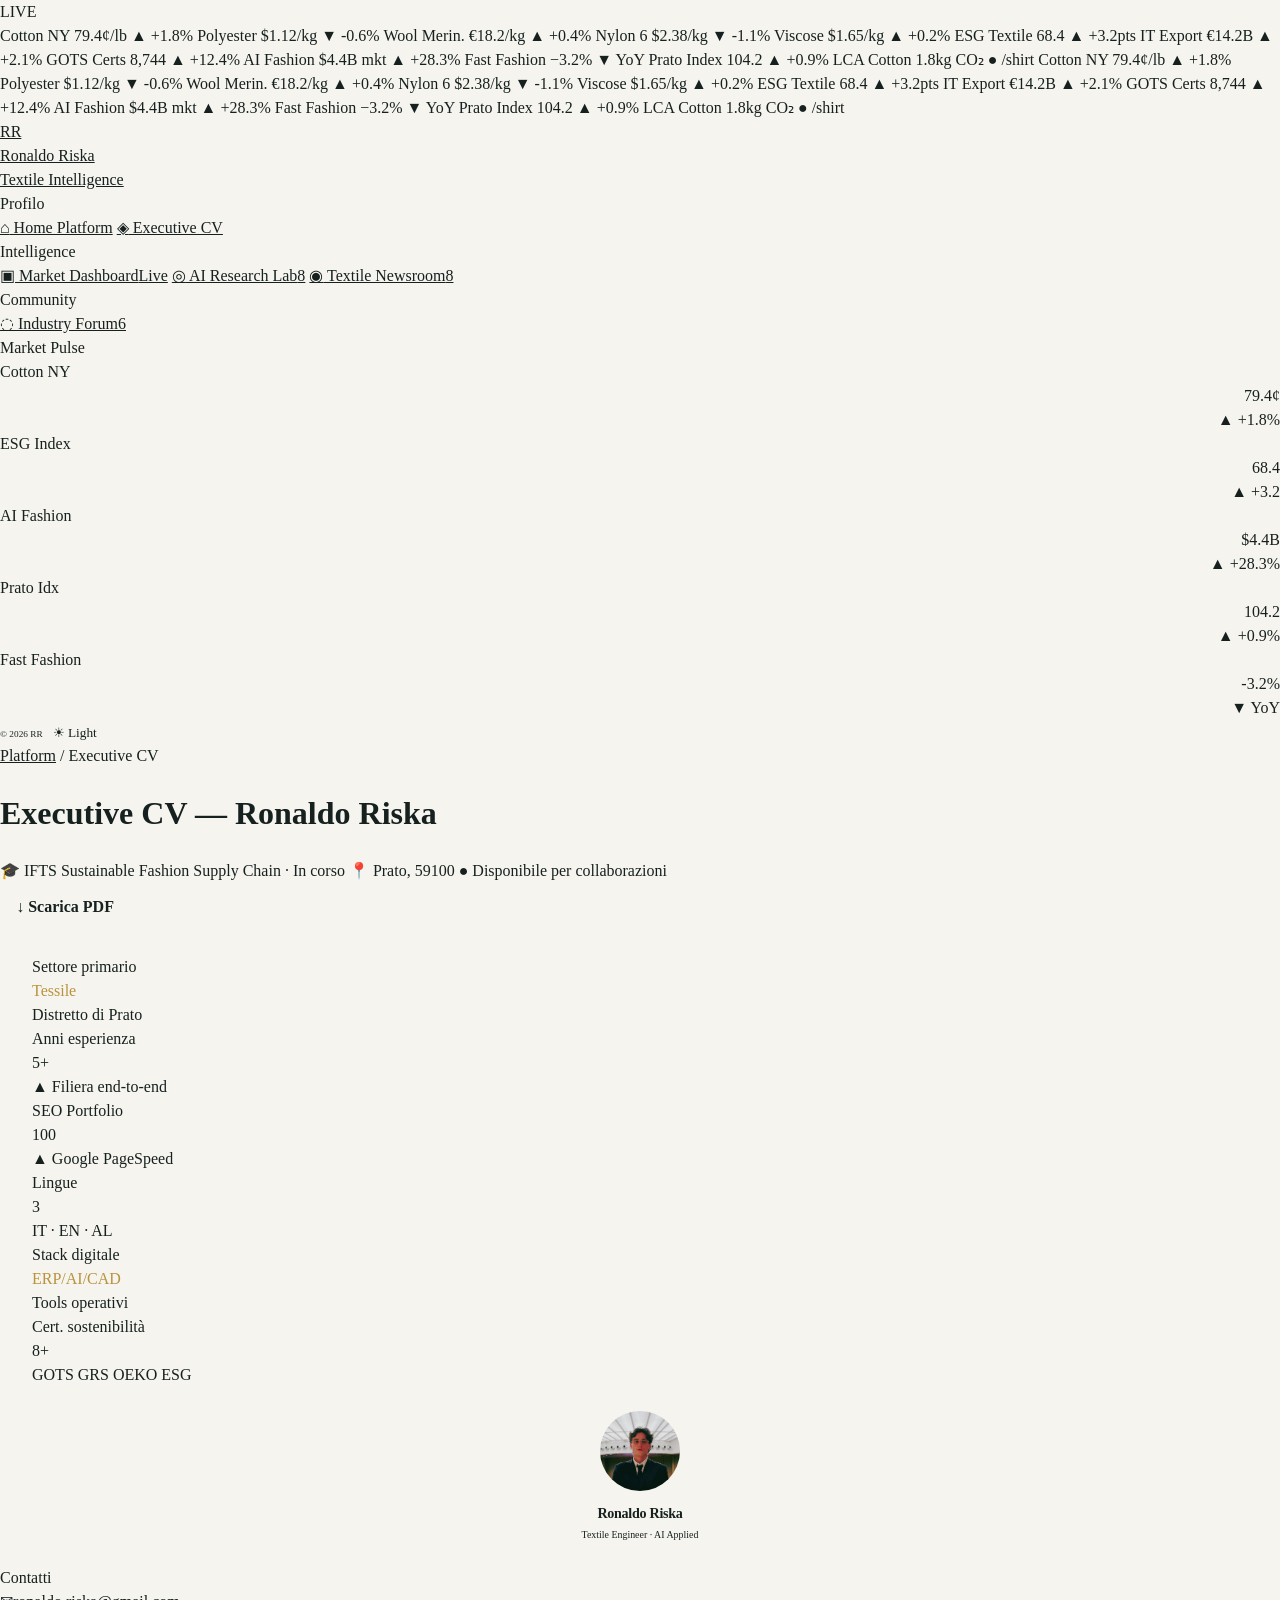
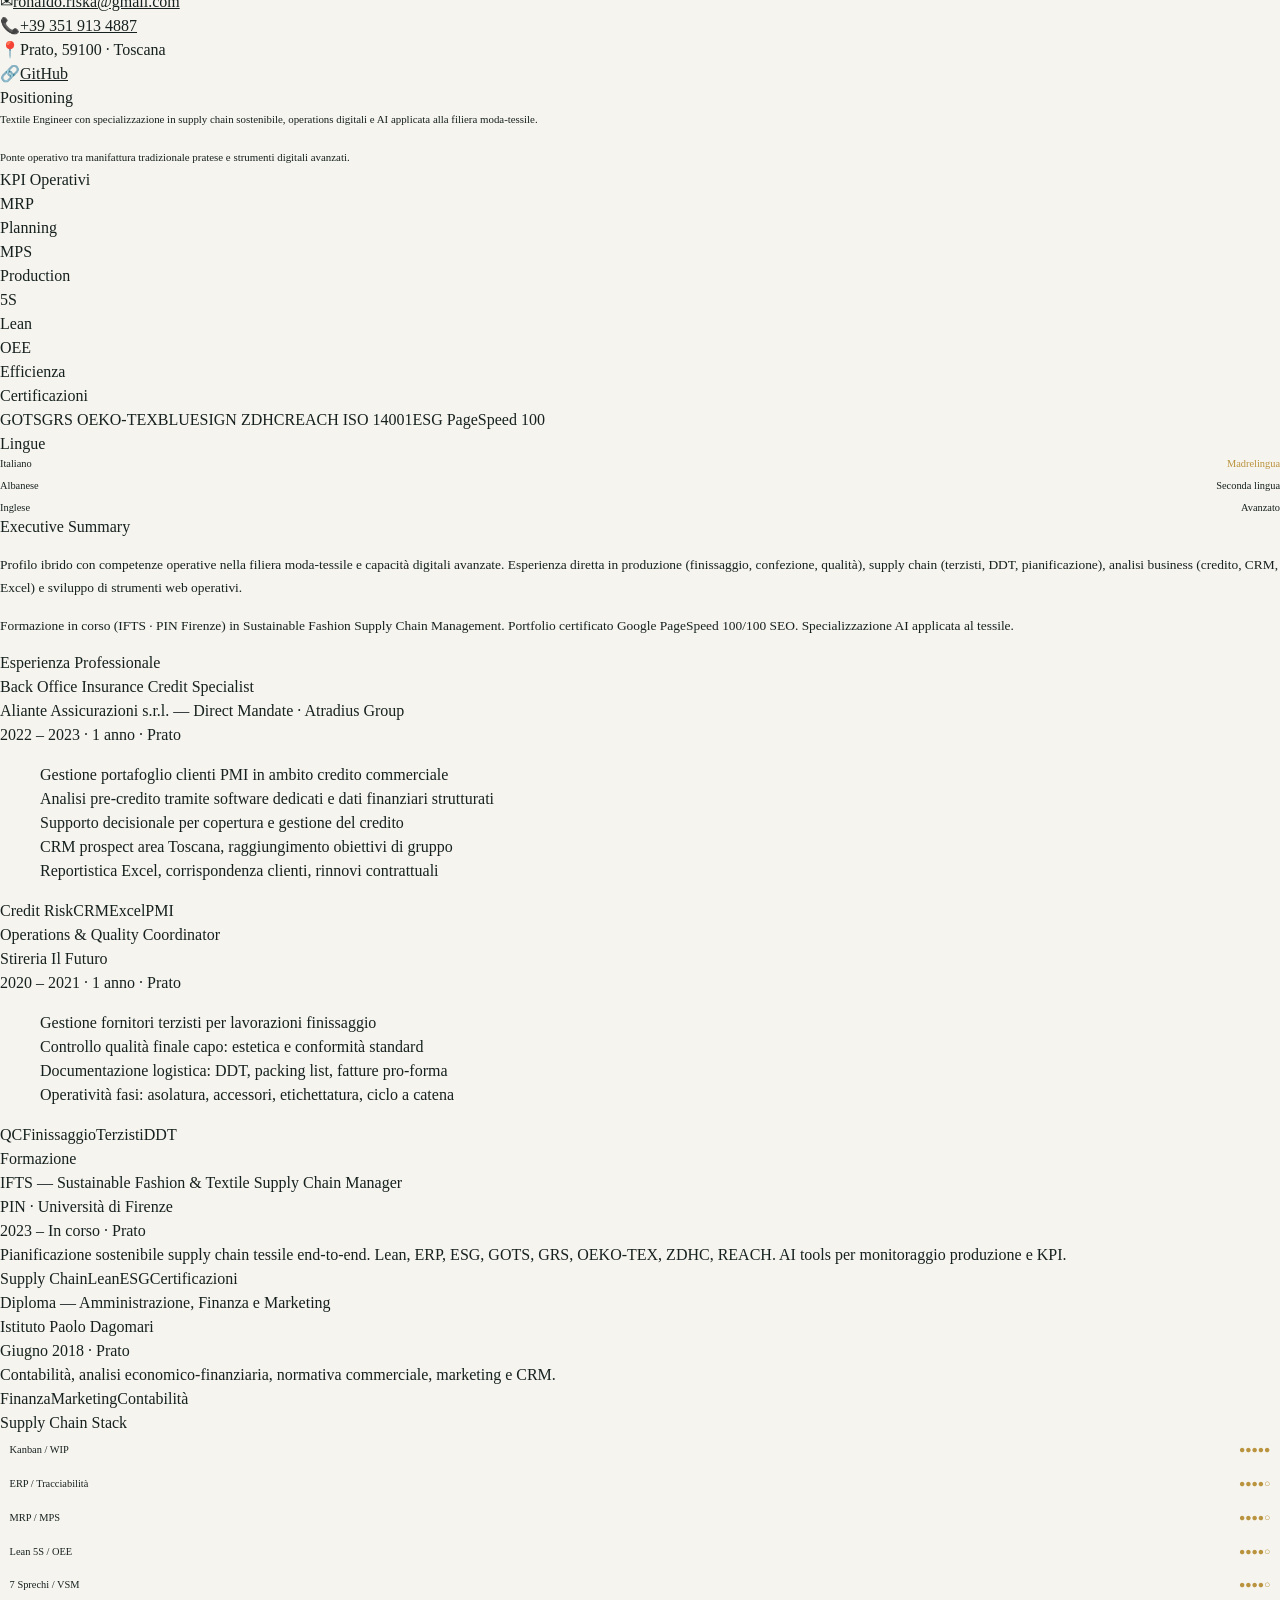
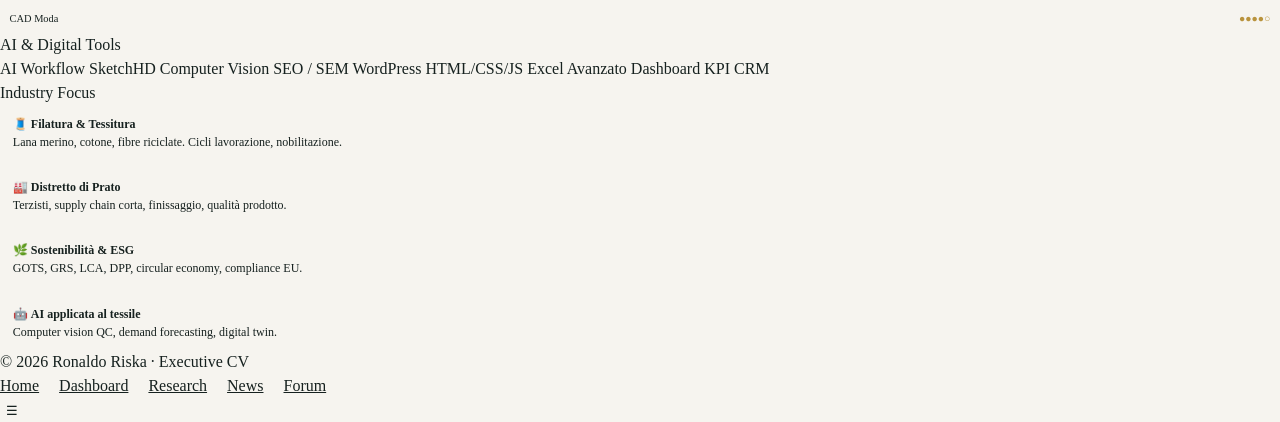
==== commit ab4d6444: "feat: replace external images with local assets/images; add curated hero, featured, agenda, news, av" ====
--- a/cv.html
+++ b/cv.html
@@ -335,6 +335,8 @@
 </div>
 <button class="mob-menu-toggle" aria-label="Menu">☰</button>
 <script src="data.js" defer></script>
-<script src="main.js" defer></script>
+<script src="js/main.js" defer></script>
+<script src="js/interactions.js" defer></script>
+<script src="js/navigation.js" defer></script>
 </body>
 </html>
--- a/site.css
+++ b/site.css
@@ -1,785 +1,642 @@
 /* ══════════════════════════════════════════════════════════
-   TEXTILE INTELLIGENCE PLATFORM  ·  site.css v3.0
-   Ronaldo Riska  ·  Bloomberg × McKinsey × FT aesthetic
+   DESIGN SYSTEM — Textile Intelligence Platform
+   Centralized tokens + shared components
 ══════════════════════════════════════════════════════════ */
 
+/* ─── FONTS ─── */
+@import url('https://fonts.googleapis.com/css2?family=Inter:wght@400;500;600;700;800&display=swap');
 @import url('https://fonts.googleapis.com/css2?family=Syne:wght@600;700;800&family=DM+Mono:ital,wght@0,300;0,400;0,500;1,300&display=swap');
 
 /* ─── TOKENS ─── */
 :root {
-  --ink:      #050807;
-  --bg:       #070C09;
-  --bg-1:     #0D1610;
-  --bg-2:     #131E17;
-  --bg-3:     #192820;
-  --bg-4:     #203229;
-
-  --gold:     #D4A843;
-  --gold-hi:  #E8C060;
-  --gold-lo:  rgba(212,168,67,.10);
-  --gold-xs:  rgba(212,168,67,.05);
-
-  --pine:     #2E7D52;
-  --pine-lo:  rgba(46,125,82,.12);
-
-  --up:       #27AE60;
-  --dn:       #C0392B;
-  --up-lo:    rgba(39,174,96,.12);
-  --dn-lo:    rgba(192,57,43,.10);
-  --neutral:  #F39C12;
-
-  --cream:    #E8E2D6;
-  --sand:     #8A9990;
-  --stone:    #4A6052;
-  --moss:     #253D2E;
-
-  --bdr:      rgba(212,168,67,.08);
-  --bdr-2:    rgba(212,168,67,.16);
-  --bdr-3:    rgba(212,168,67,.32);
-
-  --sidebar-w:   240px;
-  --ticker-h:    38px;
-  --header-h:    54px;
-
-  --f-h: 'Syne', sans-serif;
-  --f-m: 'DM Mono', monospace;
-
-  --r:  4px;
-  --rm: 10px;
-  --rl: 16px;
-
-  --smooth: cubic-bezier(.4,0,.2,1);
-  --spring: cubic-bezier(.34,1.56,.64,1);
-  --t1: .12s;
-  --t2: .24s;
-  --t3: .40s;
-}
-
-[data-theme="light"] {
-  --bg:    #F5F2EC;  --bg-1:  #EDEAD2;
-  --bg-2:  #E5E1D6;  --bg-3:  #DAD5C8;
-  --bg-4:  #CECA BA;
-  --cream: #161E1A;  --sand: #4A6052;
-  --stone: #7A8C80;  --moss: #C4C0B8;
-  --bdr:   rgba(60,40,10,.08);
-  --bdr-2: rgba(60,40,10,.16);
-  --bdr-3: rgba(60,40,10,.32);
+  /* FOUNDATION */
+  --color-bg: #f6f4ef;
+  --color-surface: #ffffff;
+  --color-surface-alt: #ebe7de;
+  --color-border: #d7d0c4;
+
+  /* TYPO */
+  --color-text: #16211f;
+  --color-text-muted: #66716d;
+
+  /* BRAND */
+  --color-primary: #12352e;
+  --color-secondary: #0b7f86;
+
+  /* STATUS */
+  --color-success: #2e7d52;
+  --color-warning: #b9933d;
+  --color-danger: #b8473f;
+  --color-info: #4251a6;
+
+  /* ACCENTS */
+  --color-accent-1: #b86a3a;
+  --color-accent-2: #6b4e7a;
+
+  /* EFFECTS */
+  --shadow-md: 0 18px 50px rgba(21, 31, 28, 0.12);
+  --radius-sm: 8px;
+
+  /* LAYOUT */
+  --container: 1180px;
+
+  /* alias */
+  --r: var(--radius-sm);
+  --white: #ffffff;
+  --muted: var(--color-text-muted);
+  --line: var(--color-border);
+  --max: var(--container);
+  --paper: #faf9f5;
+  --ink: #16211f;
+  --pine: var(--color-primary);
+  --sea: var(--color-secondary);
+  --copper: var(--color-accent-1);
+  --gold: var(--color-warning);
+  --indigo: var(--color-info);
+  --leaf: var(--color-success);
+  --danger: var(--color-danger);
 }
 
 /* ─── RESET ─── */
-*,*::before,*::after { box-sizing:border-box; margin:0; padding:0; }
-html {
-  scroll-behavior: smooth;
-  scrollbar-width: thin;
-  scrollbar-color: var(--bg-3) var(--bg);
-}
-::-webkit-scrollbar       { width:4px; height:4px; }
-::-webkit-scrollbar-track { background:var(--bg); }
-::-webkit-scrollbar-thumb { background:var(--bg-4); border-radius:99px; }
-::-webkit-scrollbar-thumb:hover { background:var(--gold); }
-
+*,*::before,*::after { box-sizing: border-box; }
+html { scroll-behavior: smooth; }
 body {
-  font-family: var(--f-h);
-  background: var(--bg);
-  color: var(--cream);
-  line-height: 1.6;
-  overflow-x: hidden;
-  transition: background var(--t3) var(--smooth), color var(--t3) var(--smooth);
-}
-
-img  { max-width:100%; display:block; }
-a    { color:inherit; text-decoration:none; }
-button { cursor:pointer; border:none; background:none; font-family:inherit; color:inherit; }
-ul   { list-style:none; }
-
-/* ─── PLATFORM LAYOUT ─── */
-.platform {
-  display: grid;
-  grid-template-rows: var(--ticker-h) 1fr;
-  grid-template-columns: var(--sidebar-w) 1fr;
-  min-height: 100vh;
-}
-.platform-ticker  { grid-column: 1/-1; grid-row: 1; }
-.platform-sidebar { grid-column: 1; grid-row: 2; }
-.platform-content { grid-column: 2; grid-row: 2; overflow-x: hidden; }
-
-/* ─── TICKER ─── */
-.ticker-bar {
-  background: var(--bg-1);
-  border-bottom: 1px solid var(--bdr);
-  display: flex; align-items: center;
-  height: var(--ticker-h);
-  overflow: hidden;
-  position: sticky; top: 0; z-index: 200;
-}
-.ticker-label {
-  font-family: var(--f-m); font-size: .58rem; font-weight: 500;
-  letter-spacing: .18em; text-transform: uppercase;
-  color: var(--gold); padding: 0 .9rem;
-  border-right: 1px solid var(--bdr);
-  white-space: nowrap; flex-shrink: 0;
-  display: flex; align-items: center; gap: .4rem;
-}
-.ticker-label::before {
-  content: ''; width: 6px; height: 6px; border-radius: 50%;
-  background: var(--up); animation: pulse 2s ease-in-out infinite;
-}
-@keyframes pulse { 0%,100%{opacity:1} 50%{opacity:.3} }
-
-.ticker-track {
-  flex: 1; overflow: hidden; position: relative;
-}
-.ticker-items {
-  display: flex; gap: 0;
-  animation: ticker-scroll 38s linear infinite;
-  white-space: nowrap; width: max-content;
-}
-.ticker-items:hover { animation-play-state: paused; }
-@keyframes ticker-scroll { from { transform:translateX(0) } to { transform:translateX(-50%) } }
-
-.ticker-item {
-  display: inline-flex; align-items: center; gap: .5rem;
-  font-family: var(--f-m); font-size: .62rem;
-  padding: 0 1.25rem; border-right: 1px solid var(--bdr);
-  white-space: nowrap;
-}
-.t-name  { color: var(--sand); letter-spacing: .06em; }
-.t-val   { color: var(--cream); font-weight: 500; }
-.t-chg   { font-size: .58rem; }
-.t-up    { color: var(--up); }
-.t-dn    { color: var(--dn); }
-.t-neu   { color: var(--neutral); }
-
-/* ─── SIDEBAR ─── */
-.sidebar {
-  background: var(--bg-1);
-  border-right: 1px solid var(--bdr);
-  display: flex; flex-direction: column;
-  position: sticky; top: var(--ticker-h);
-  height: calc(100vh - var(--ticker-h));
-  overflow-y: auto; overflow-x: hidden;
-  scrollbar-width: none;
-}
-.sidebar::-webkit-scrollbar { display:none; }
-
-.sb-brand {
-  padding: 1.1rem 1.2rem;
-  border-bottom: 1px solid var(--bdr);
-  display: flex; align-items: center; gap: .65rem;
-}
-.sb-mark {
-  width: 30px; height: 30px; border-radius: var(--r);
-  background: var(--gold); color: var(--ink);
-  display: grid; place-items: center;
-  font-weight: 800; font-size: .72rem; flex-shrink: 0;
-  transition: transform var(--t2) var(--spring);
-}
-.sb-brand:hover .sb-mark { transform: rotate(-8deg) scale(1.08); }
-.sb-txt { line-height: 1.15; }
-.sb-name { font-size: .78rem; font-weight: 800; letter-spacing: -.02em; }
-.sb-role { font-family: var(--f-m); font-size: .55rem; color: var(--stone); letter-spacing: .04em; }
-
-.sb-section {
-  padding: .5rem 0;
-  border-bottom: 1px solid var(--bdr);
-}
-.sb-section-title {
-  font-family: var(--f-m); font-size: .52rem; font-weight: 500;
-  letter-spacing: .18em; text-transform: uppercase; color: var(--stone);
-  padding: .4rem 1.2rem .3rem;
-}
-.sb-link {
-  display: flex; align-items: center; gap: .65rem;
-  padding: .55rem 1.2rem; font-size: .78rem; font-weight: 700;
-  color: var(--stone); transition: all var(--t1);
+  margin: 0;
+  background: var(--color-bg);
+  color: var(--color-text);
+  line-height: 1.5;
+}
+img { max-width: 100%; display: block; }
+a { color: inherit; }
+button { cursor: pointer; border: none; background: none; font-family: inherit; color: inherit; }
+ul { list-style: none; }
+
+/* ─── SKIP LINK ─── */
+.skip-link {
+  position: absolute;
+  left: 1rem;
+  top: -5rem;
+  z-index: 100;
+  padding: 0.7rem 1rem;
+  background: var(--color-primary);
+  color: var(--color-surface);
+  border-radius: var(--r);
+}
+.skip-link:focus { top: 1rem; }
+
+/* ─── SITE HEADER ─── */
+.site-header {
+  position: sticky;
+  top: 0;
+  z-index: 50;
+  display: flex;
+  align-items: center;
+  justify-content: space-between;
+  gap: 1rem;
+  padding: 0.9rem clamp(1rem, 4vw, 2rem);
+  background: rgba(255, 255, 255, 0.94);
+  color: var(--color-text-muted);
+  backdrop-filter: blur(14px);
+  border-bottom: 1px solid var(--color-border);
+}
+.brand {
+  display: inline-flex;
+  align-items: center;
+  gap: 0.7rem;
+  text-decoration: none;
+}
+.brand-mark {
+  width: 42px;
+  height: 42px;
+  display: grid;
+  place-items: center;
+  border-radius: var(--r);
+  background: var(--color-primary);
+  color: var(--color-surface);
+  font-weight: 800;
+  letter-spacing: 0.03em;
+}
+.brand strong, .brand small { display: block; }
+.brand strong { font-size: 0.95rem; }
+.brand small { color: var(--color-text-muted); font-size: 0.72rem; }
+
+.site-nav {
+  display: flex;
+  align-items: center;
+  gap: 0.2rem;
+  flex-wrap: wrap;
+  justify-content: flex-end;
+}
+.site-nav a {
+  text-decoration: none;
+  font-size: 0.78rem;
+  font-weight: 700;
+  color: var(--color-text-muted);
+  padding: 0.45rem 0.6rem;
+  border-radius: var(--r);
+}
+.site-nav a:hover,
+.site-nav a:focus-visible {
+  color: var(--color-text);
+  background: var(--color-surface-alt);
+}
+.site-nav a[aria-current="page"] {
+  color: var(--color-primary);
+  background: rgba(18, 53, 46, 0.06);
+}
+.nav-toggle {
+  display: none;
+  border: 1px solid var(--color-border);
+  background: var(--color-surface);
+  color: var(--color-text);
+  border-radius: var(--r);
+  padding: 0.55rem 0.75rem;
+  font-weight: 800;
+}
+
+/* ─── HERO ─── */
+.hero {
+  min-height: calc(100vh - 72px);
+  display: grid;
+  grid-template-columns: minmax(0, 1.04fr) minmax(310px, 0.72fr);
+  gap: clamp(1.2rem, 4vw, 3rem);
+  align-items: center;
+  max-width: var(--max);
+  margin: 0 auto;
+  padding: clamp(3rem, 7vw, 6rem) clamp(1rem, 4vw, 2rem);
+}
+.hero-copy h1 {
+  max-width: 11ch;
+  margin: 0;
+  font-size: clamp(3rem, 8vw, 6.6rem);
+  line-height: 0.92;
+  letter-spacing: 0;
+}
+.hero-lede {
+  max-width: 66ch;
+  color: var(--color-text-muted);
+  font-size: clamp(1rem, 2vw, 1.2rem);
+  margin: 1.6rem 0 0;
+}
+.eyebrow {
+  margin: 0 0 0.7rem;
+  color: var(--color-accent-1);
+  font-size: 0.72rem;
+  font-weight: 900;
+  letter-spacing: 0.13em;
+  text-transform: uppercase;
+}
+.hero-actions,
+.site-footer nav {
+  display: flex;
+  gap: 0.7rem;
+  flex-wrap: wrap;
+  margin-top: 1.6rem;
+}
+.btn {
+  display: inline-flex;
+  align-items: center;
+  justify-content: center;
+  min-height: 42px;
+  padding: 0.7rem 0.95rem;
+  border-radius: var(--r);
+  text-decoration: none;
+  font-weight: 800;
+  border: 1px solid transparent;
+}
+.btn.primary { background: var(--color-primary); }
+.btn.secondary { background: var(--color-surface); border-color: var(--color-border); }
+.btn.ghost { color: var(--color-primary); border-color: var(--color-primary); }
+
+.hero-proof {
+  background: var(--color-surface);
+  border: 1px solid var(--color-border);
+  box-shadow: var(--shadow-md);
+}
+.proof-header { padding: 1.1rem 1.1rem 0.3rem; }
+.proof-header h2 { margin: 0; font-size: clamp(1.2rem, 2vw, 1.5rem); }
+.hero-proof img {
+  width: 100%;
+  aspect-ratio: 1.15 / 1;
+  object-fit: cover;
+  object-position: 50% 18%;
+  border-top: 1px solid var(--color-border);
+  border-bottom: 1px solid var(--color-border);
+}
+.proof-metrics {
+  display: grid;
+  grid-template-columns: repeat(4, 1fr);
+  margin: 0;
+}
+.proof-metrics div { padding: 0.8rem; border-right: 1px solid var(--line); }
+.proof-metrics div:last-child { border-right: 0; }
+.proof-metrics dt {
+  color: var(--color-text-muted);
+  font-size: 0.68rem;
+  text-transform: uppercase;
+  font-weight: 800;
+}
+.proof-metrics dd {
+  margin: 0.2rem 0 0;
+  color: var(--color-success);
+  font-size: 1.1rem;
+  font-weight: 900;
+}
+
+.metric-band {
+  display: grid;
+  grid-template-columns: repeat(4, 1fr);
+  max-width: var(--max);
+  margin: 0 auto;
+  padding: 0 clamp(1rem, 4vw, 2rem) 3rem;
+  gap: 1px;
+}
+.metric { background: var(--color-primary); }
+.metric:nth-child(2) { background: var(--color-secondary); }
+.metric:nth-child(3) { background: var(--color-info); }
+.metric:nth-child(4) { background: var(--color-accent-1); }
+.metric span {
+  display: block;
+  font-size: clamp(2rem, 5vw, 3.4rem);
+  font-weight: 900;
+  line-height: 1;
+}
+.metric p {
+  margin: 0.65rem 0 0;
+  color: rgba(255, 255, 255, 0.82);
+  font-size: 0.88rem;
+}
+
+/* ─── SECTIONS ─── */
+.section {
+  padding: clamp(3rem, 7vw, 5.4rem) clamp(1rem, 4vw, 2rem);
+}
+.section:nth-of-type(odd) { background: var(--white); }
+
+.section-head,
+.profile-grid,
+.impact-grid,
+.service-grid,
+.software-grid,
+.magazine-layout,
+.news-grid,
+.cert-grid,
+.market-grid,
+.kpi-dashboard,
+.report-grid {
+  max-width: var(--max);
+  margin-inline: auto;
+}
+.section-head { margin-bottom: 1.5rem; }
+.section-head h2 {
+  margin: 0;
+  font-size: clamp(2rem, 5vw, 4rem);
+  line-height: 0.98;
+  letter-spacing: 0;
+}
+.section-head p:not(.eyebrow) {
+  max-width: 74ch;
+  margin: 0.9rem 0 0;
+  color: var(--muted);
+  font-size: 1.02rem;
+}
+
+/* ─── CARDS BASE ─── */
+.narrative,
+.timeline article,
+.service-card,
+.software-card,
+.article-card,
+.news-card,
+.cert-card,
+.material-card,
+.kpi-group,
+.report-grid article {
+  background: var(--white);
+  border: 1px solid var(--line);
+  border-radius: var(--r);
+}
+.section:nth-of-type(odd) .narrative,
+.section:nth-of-type(odd) .timeline article,
+.section:nth-of-type(odd) .service-card,
+.section:nth-of-type(odd) .software-card,
+.section:nth-of-type(odd) .article-card,
+.section:nth-of-type(odd) .news-card,
+.section:nth-of-type(odd) .cert-card,
+.section:nth-of-type(odd) .material-card,
+.section:nth-of-type(odd) .kpi-group,
+.section:nth-of-type(odd) .report-grid article {
+  background: var(--paper);
+}
+.narrative { padding: 1.35rem; }
+.narrative h3,
+.timeline h3,
+.service-card h3,
+.software-card h3,
+.article-card h3,
+.news-card h3,
+.cert-card h3,
+.kpi-group h3,
+.report-grid h3 {
+  margin: 0;
+  font-size: 1.08rem;
+}
+.narrative p,
+.timeline p,
+.service-card p,
+.software-card p,
+.article-card p,
+.news-card p,
+.cert-card p,
+.material-card p,
+.kpi-group p,
+.report-grid p {
+  color: var(--muted);
+}
+
+/* ─── TIMELINE ─── */
+.timeline { display: grid; gap: 0.7rem; }
+.timeline article {
+  padding: 1rem;
   position: relative;
-}
-.sb-link::before {
-  content: ''; position: absolute; left: 0; top: 50%;
-  transform: translateY(-50%) scaleY(0);
-  width: 2px; height: 60%; background: var(--gold);
-  border-radius: 0 2px 2px 0;
-  transition: transform var(--t2) var(--smooth);
-}
-.sb-link:hover, .sb-link.active {
-  color: var(--cream); background: var(--bg-2);
-}
-.sb-link.active { color: var(--gold); }
-.sb-link.active::before, .sb-link:hover::before { transform: translateY(-50%) scaleY(1); }
-.sb-icon { font-size: .9rem; flex-shrink: 0; opacity: .7; }
-.sb-badge {
-  margin-left: auto; font-family: var(--f-m); font-size: .52rem;
-  padding: .15rem .45rem; border-radius: 99px;
-  background: var(--gold-lo); color: var(--gold); border: 1px solid var(--bdr-2);
-}
-
-/* Market pulse in sidebar */
-.sb-market {
-  padding: .75rem 1.2rem;
-  flex: 1;
-}
-.sb-market-title {
-  font-family: var(--f-m); font-size: .52rem; letter-spacing: .16em;
-  text-transform: uppercase; color: var(--stone); margin-bottom: .6rem;
-}
-.sb-pulse-item {
-  display: flex; align-items: center; justify-content: space-between;
-  padding: .3rem 0; border-bottom: 1px solid var(--bdr);
-}
-.sb-pulse-item:last-child { border-bottom: none; }
-.spi-name { font-family: var(--f-m); font-size: .6rem; color: var(--sand); }
-.spi-val  { font-family: var(--f-m); font-size: .62rem; font-weight: 500; }
-.spi-chg  { font-family: var(--f-m); font-size: .56rem; }
-
-.sb-bottom {
-  padding: .9rem 1.2rem;
-  border-top: 1px solid var(--bdr);
-  display: flex; align-items: center; justify-content: space-between;
-}
-.theme-btn {
-  font-family: var(--f-m); font-size: .58rem; font-weight: 500;
-  letter-spacing: .12em; text-transform: uppercase;
-  padding: .3rem .65rem; border-radius: 99px;
-  border: 1px solid var(--bdr-2); color: var(--stone);
-  transition: all var(--t1);
-}
-.theme-btn:hover { border-color: var(--gold); color: var(--gold); }
-
-/* ─── CONTENT AREA ─── */
-.content {
-  min-height: calc(100vh - var(--ticker-h));
-  display: flex; flex-direction: column;
-}
-
-/* ─── PAGE HEADER (content area) ─── */
-.page-hdr {
-  padding: 2rem 2.5rem 1.5rem;
-  border-bottom: 1px solid var(--bdr);
-  background: var(--bg);
-  position: sticky; top: var(--ticker-h); z-index: 10;
-}
-.page-hdr-row {
-  display: flex; align-items: flex-end; justify-content: space-between; gap: 2rem;
-}
-.page-hdr-breadcrumb {
-  font-family: var(--f-m); font-size: .6rem; color: var(--stone);
-  letter-spacing: .08em; margin-bottom: .4rem;
-  display: flex; align-items: center; gap: .4rem;
-}
-.page-hdr-breadcrumb a { color: var(--stone); transition: color var(--t1); }
-.page-hdr-breadcrumb a:hover { color: var(--gold); }
-.page-hdr h1 {
-  font-size: clamp(1.4rem,3vw,2.2rem); font-weight: 800;
-  letter-spacing: -.04em; line-height: 1.0;
-}
-.page-hdr-meta {
-  font-family: var(--f-m); font-size: .62rem; color: var(--stone);
-  margin-top: .35rem; display: flex; align-items: center; gap: 1rem;
-  flex-wrap: wrap;
-}
-.page-hdr-meta span { display: flex; align-items: center; gap: .3rem; }
-
-/* ─── MAIN GRID (content) ─── */
-.main-pad { padding: 2rem 2.5rem; }
-.main-pad-sm { padding: 1.5rem 2.5rem; }
-
-/* ─── SECTION HEADING ─── */
-.sec-hdr { margin-bottom: 1.4rem; }
-.sec-hdr h2 {
-  font-size: clamp(1.1rem,2.5vw,1.6rem); font-weight: 800;
-  letter-spacing: -.03em; line-height: 1.1;
-}
-.sec-hdr .eyebrow {
-  font-family: var(--f-m); font-size: .58rem; font-weight: 500;
-  letter-spacing: .18em; text-transform: uppercase; color: var(--gold);
-  margin-bottom: .35rem; display: flex; align-items: center; gap: .5rem;
-}
-.sec-hdr .eyebrow::before {
-  content: ''; width: 20px; height: 1px; background: var(--gold); opacity: .5;
-}
-
-/* ─── KPI CARDS ─── */
-.kpi-grid {
-  display: grid; grid-template-columns: repeat(auto-fill, minmax(170px,1fr)); gap: 1px;
-  border: 1px solid var(--bdr); border-radius: var(--rm); overflow: hidden;
-  margin-bottom: 1.75rem;
-}
-.kpi-box {
-  background: var(--bg-1); padding: 1.1rem 1.25rem;
-  transition: background var(--t2);
-  position: relative;
-}
-.kpi-box:hover { background: var(--bg-2); }
-.kpi-label {
-  font-family: var(--f-m); font-size: .55rem; letter-spacing: .14em;
-  text-transform: uppercase; color: var(--stone); margin-bottom: .45rem;
-}
-.kpi-val {
-  font-size: 1.75rem; font-weight: 800; font-family: var(--f-m);
-  color: var(--cream); line-height: 1;
-}
-.kpi-sub {
-  font-family: var(--f-m); font-size: .58rem; color: var(--stone);
-  margin-top: .3rem; display: flex; align-items: center; gap: .3rem;
-}
-.kpi-up  { color: var(--up); }
-.kpi-dn  { color: var(--dn); }
-.kpi-neu { color: var(--neutral); }
-.kpi-trend {
-  position: absolute; top: .75rem; right: .75rem;
-  font-size: .65rem;
-}
-
-/* ─── CHART CARDS ─── */
-.chart-grid {
-  display: grid; grid-template-columns: repeat(auto-fill, minmax(280px,1fr));
-  gap: 1rem; margin-bottom: 1.75rem;
-}
-.chart-card {
-  background: var(--bg-1); border: 1px solid var(--bdr);
-  border-radius: var(--rm); padding: 1.25rem;
-  transition: border-color var(--t2);
-}
-.chart-card:hover { border-color: var(--bdr-2); }
-.chart-card-hdr {
-  display: flex; align-items: flex-start; justify-content: space-between;
-  margin-bottom: .9rem;
-}
-.chart-card-title { font-size: .88rem; font-weight: 700; letter-spacing: -.02em; }
-.chart-card-sub {
-  font-family: var(--f-m); font-size: .6rem; color: var(--stone); margin-top: .15rem;
-}
-.chart-card-val {
-  font-family: var(--f-m); font-size: 1.1rem; font-weight: 500; color: var(--gold); text-align:right;
-}
-.chart-card-chg {
-  font-family: var(--f-m); font-size: .6rem; text-align: right; margin-top: .1rem;
-}
-canvas.sparkline { width:100%; height:60px; display:block; }
-
-/* ─── DATA TABLE ─── */
-.data-table { width:100%; border-collapse:collapse; margin-bottom:1.5rem; }
-.data-table th {
-  font-family: var(--f-m); font-size: .58rem; font-weight: 500;
-  letter-spacing: .14em; text-transform: uppercase; color: var(--stone);
-  padding: .55rem .8rem; border-bottom: 1px solid var(--bdr);
-  text-align: left; white-space: nowrap;
-}
-.data-table td {
-  font-family: var(--f-m); font-size: .72rem; color: var(--sand);
-  padding: .6rem .8rem; border-bottom: 1px solid var(--bdr);
-  vertical-align: middle;
-}
-.data-table tr:hover td { background: var(--bg-2); color: var(--cream); }
-.data-table td.td-num { text-align: right; font-weight: 500; }
-.data-table td.td-up  { color: var(--up); }
-.data-table td.td-dn  { color: var(--dn); }
-
-/* ─── BUTTONS ─── */
-.btn {
-  display: inline-flex; align-items: center; gap: .45rem;
-  padding: .6rem 1.25rem; border-radius: var(--r);
-  font-family: var(--f-h); font-size: .78rem; font-weight: 800;
-  transition: all var(--t2) var(--smooth); white-space: nowrap;
-}
-.btn-gold  { background: var(--gold); color: var(--ink); }
-.btn-gold:hover  { background: var(--gold-hi); transform: translateY(-1px); box-shadow: 0 4px 14px rgba(212,168,67,.28); }
-.btn-outline { border: 1.5px solid var(--bdr-3); color: var(--sand); background:transparent; }
-.btn-outline:hover { border-color: var(--gold); color: var(--gold); transform: translateY(-1px); }
-.btn-ghost { color: var(--stone); font-size: .72rem; padding: .35rem .7rem; }
-.btn-ghost:hover { color: var(--gold); }
-.btn-sm { padding: .38rem .8rem; font-size: .7rem; }
-.btn-row { display:flex; flex-wrap:wrap; gap:.6rem; }
-
-/* ─── NEWS CARDS ─── */
-.news-grid {
-  display: grid; grid-template-columns: repeat(auto-fill,minmax(260px,1fr)); gap: 1rem;
-}
-.news-card {
-  background: var(--bg-1); border: 1px solid var(--bdr);
-  border-radius: var(--rm); padding: 1.2rem;
-  display: flex; flex-direction: column; gap: .65rem;
-  transition: all var(--t2) var(--smooth);
-  cursor: pointer;
-}
-.news-card:hover {
-  border-color: var(--bdr-2); transform: translateY(-3px);
-  box-shadow: 0 8px 24px rgba(0,0,0,.4);
-}
-.nc-cat {
-  font-family: var(--f-m); font-size: .56rem; font-weight: 500;
-  letter-spacing: .14em; text-transform: uppercase;
-}
-.nc-cat.cat-sus  { color: var(--up); }
-.nc-cat.cat-ai   { color: #3498DB; }
-.nc-cat.cat-mfg  { color: var(--neutral); }
-.nc-cat.cat-lux  { color: var(--gold); }
-.nc-cat.cat-cert { color: #9B59B6; }
-.nc-cat.cat-scm  { color: #E67E22; }
-.nc-cat.cat-circ { color: var(--pine); }
-
-.nc-title { font-size: .9rem; font-weight: 700; letter-spacing: -.02em; line-height: 1.3; }
-.nc-summary { font-size: .78rem; color: var(--sand); line-height: 1.6; flex:1; }
-.nc-meta {
-  display: flex; align-items: center; justify-content: space-between;
-  font-family: var(--f-m); font-size: .58rem; color: var(--stone);
-}
-.nc-read { color: var(--gold); font-size: .62rem; }
-
-/* ─── RESEARCH CARDS ─── */
-.research-grid {
-  display: grid; grid-template-columns: repeat(auto-fill,minmax(280px,1fr)); gap: 1rem;
-}
-.rc {
-  background: var(--bg-1); border: 1px solid var(--bdr);
-  border-radius: var(--rm); padding: 1.4rem;
-  display: flex; flex-direction: column; gap: .7rem;
-  transition: all var(--t2) var(--smooth);
-}
-.rc:hover { border-color: var(--bdr-2); transform: translateY(-3px); box-shadow: 0 8px 24px rgba(0,0,0,.4); }
-.rc-type {
-  font-family: var(--f-m); font-size: .55rem; font-weight: 500;
-  letter-spacing: .14em; text-transform: uppercase; color: var(--gold);
-  display: flex; align-items: center; gap: .5rem;
-}
-.rc-type::before { content:''; width:16px; height:1px; background:var(--gold); opacity:.5; }
-.rc-title { font-size: .95rem; font-weight: 700; letter-spacing: -.02em; line-height: 1.3; }
-.rc-abstract { font-size: .78rem; color: var(--sand); line-height: 1.65; flex:1; }
-.rc-tags { display:flex; flex-wrap:wrap; gap:.3rem; }
-.rc-tag {
-  font-family: var(--f-m); font-size: .55rem;
-  padding: .18rem .5rem; border-radius: 99px;
-  background: var(--gold-lo); color: var(--gold);
-  border: 1px solid rgba(212,168,67,.18);
-}
-.rc-footer {
-  display: flex; align-items: center; justify-content: space-between;
-  font-family: var(--f-m); font-size: .58rem; color: var(--stone);
-  padding-top: .6rem; border-top: 1px solid var(--bdr);
-}
-.rc-cta { color: var(--gold); font-size: .65rem; display:flex; align-items:center; gap:.3rem; transition: gap var(--t1); }
-.rc:hover .rc-cta { gap: .55rem; }
-.rc-cta::after { content:'→'; }
-
-/* ─── FORUM ─── */
-.forum-cats {
-  display: flex; flex-wrap: wrap; gap: .5rem; margin-bottom: 1.5rem;
-}
-.fcat-btn {
-  font-family: var(--f-m); font-size: .6rem; font-weight: 500;
-  letter-spacing: .1em; text-transform: uppercase;
-  padding: .38rem .85rem; border-radius: 99px;
-  border: 1px solid var(--bdr-2); color: var(--stone);
-  transition: all var(--t2);
-}
-.fcat-btn:hover  { border-color: var(--bdr-3); color: var(--cream); }
-.fcat-btn.active { background: var(--gold); color: var(--ink); border-color: var(--gold); }
-
-.thread-list { display: flex; flex-direction: column; gap: 1px; }
-.thread {
-  background: var(--bg-1);
-  border: 1px solid var(--bdr);
-  border-radius: var(--rm); padding: 1.1rem 1.4rem;
-  display: grid; grid-template-columns: 1fr auto;
-  gap: 1rem; align-items: center;
-  transition: all var(--t2); cursor: pointer;
-}
-.thread:hover { background: var(--bg-2); border-color: var(--bdr-2); }
-.th-cat {
-  font-family: var(--f-m); font-size: .55rem; letter-spacing: .14em;
-  text-transform: uppercase; margin-bottom: .25rem;
-}
-.th-title { font-size: .88rem; font-weight: 700; letter-spacing: -.02em; margin-bottom: .2rem; }
-.th-meta  { font-family: var(--f-m); font-size: .58rem; color: var(--stone); display:flex; gap:.75rem; }
-.th-stats { text-align: right; }
-.th-replies {
-  font-family: var(--f-m); font-size: .8rem; font-weight: 500; color: var(--gold);
-}
-.th-replies-lbl { font-family: var(--f-m); font-size: .55rem; color: var(--stone); margin-top: .1rem; }
-.thread-featured { border-color: var(--bdr-2); }
-.thread-featured .th-title { color: var(--gold); }
-
-/* ─── FILTER BAR ─── */
-.filter-bar {
-  display: flex; flex-wrap: wrap; gap: .4rem; margin-bottom: 1.25rem;
-}
-.filter-btn {
-  font-family: var(--f-m); font-size: .6rem; font-weight: 500;
-  letter-spacing: .1em; text-transform: uppercase;
-  padding: .38rem .85rem; border-radius: 99px;
-  border: 1px solid var(--bdr-2); color: var(--stone);
-  transition: all var(--t2);
-}
-.filter-btn:hover  { border-color: var(--bdr-3); color: var(--cream); }
-.filter-btn.active {
-  background: var(--gold); color: var(--ink); border-color: var(--gold);
-  box-shadow: 0 0 12px rgba(212,168,67,.22);
-}
-
-/* ─── CV REPORT LAYOUT ─── */
-.cv-report {
-  display: grid;
-  grid-template-columns: 210px 1fr 190px;
-  gap: 0;
-}
-.cv-col {
-  padding: 2rem 1.5rem;
-  border-right: 1px solid var(--bdr);
-}
-.cv-col:last-child { border-right: none; }
-
-.cv-section { margin-bottom: 2rem; }
-.cv-sec-ttl {
-  font-family: var(--f-m); font-size: .58rem; font-weight: 600;
-  letter-spacing: .2em; text-transform: uppercase; color: var(--gold);
-  padding-bottom: .55rem; margin-bottom: .9rem;
-  border-bottom: 1px solid var(--bdr);
-}
-
-.cv-entry { padding-left: 1rem; margin-bottom: 1.5rem; position: relative; }
-.cv-entry::before {
-  content:''; position:absolute; left:0; top:.4rem;
-  width:5px; height:5px; border-radius:50%; background:var(--gold);
-}
-.cv-entry::after {
-  content:''; position:absolute; left:2px; top:.9rem; bottom:-1rem;
-  width:1px; background:var(--bdr-2);
-}
-.cv-entry:last-child::after { display:none; }
-.cv-e-title { font-size: .88rem; font-weight: 700; letter-spacing:-.02em; }
-.cv-e-org   { font-family:var(--f-m); font-size:.65rem; color:var(--gold); margin-top:.15rem; }
-.cv-e-date  { font-family:var(--f-m); font-size:.6rem; color:var(--stone); margin-top:.12rem; }
-.cv-e-body  { font-size:.78rem; color:var(--sand); line-height:1.65; margin-top:.4rem; }
-.cv-e-body ul { padding-left:1rem; list-style:disc; }
-.cv-e-body ul li { margin-bottom:.2rem; }
-
-.cv-tags { display:flex; flex-wrap:wrap; gap:.3rem; margin-top:.5rem; }
-.cv-tag {
-  font-family:var(--f-m); font-size:.55rem;
-  padding:.18rem .5rem; border-radius:99px;
-  background:var(--gold-lo); color:var(--gold);
-  border:1px solid rgba(212,168,67,.18);
-}
-
-.cv-contact-item {
-  display:flex; align-items:flex-start; gap:.5rem;
-  font-family:var(--f-m); font-size:.65rem; color:var(--sand);
-  margin-bottom:.55rem;
-}
-.cv-ci-icon { font-size:.75rem; flex-shrink:0; margin-top:.05rem; }
-.cv-ci-val a { color:var(--gold); }
-
-.kpi-inline {
-  display:grid; grid-template-columns:1fr 1fr; gap:.6rem;
-  margin-bottom:1rem;
-}
-.kpi-inline-box {
-  background:var(--bg-2); border:1px solid var(--bdr);
-  border-radius:var(--rm); padding:.7rem;
-}
-.kib-num { font-family:var(--f-m); font-size:1.2rem; font-weight:700; color:var(--gold); line-height:1; }
-.kib-lbl { font-family:var(--f-m); font-size:.52rem; color:var(--stone); margin-top:.2rem; letter-spacing:.08em; }
-
-/* ─── REVEAL ─── */
-.reveal {
-  opacity:0; transform:translateY(18px);
-  transition: opacity .5s var(--smooth), transform .5s var(--smooth);
-}
-.reveal.visible { opacity:1; transform:none; }
-
-/* ─── FOOTER ─── */
-.platform-footer {
-  padding: 1.25rem 2.5rem;
-  border-top: 1px solid var(--bdr);
-  background: var(--bg-1);
-  display: flex; align-items: center; justify-content: space-between;
-  flex-wrap: wrap; gap: .75rem;
-  font-family: var(--f-m); font-size: .62rem; color: var(--stone);
-  margin-top: auto;
-}
-.platform-footer a { color:var(--stone); transition:color var(--t1); }
-.platform-footer a:hover { color:var(--gold); }
-
-/* ─── FEATURED ARTICLE (newsroom) ─── */
-.featured-article {
-  background: var(--bg-1); border: 1px solid var(--bdr-2);
-  border-radius: var(--rl); padding: 2rem;
-  margin-bottom: 2rem;
-  display: grid; grid-template-columns: 1fr auto;
-  gap: 2rem; align-items: start;
-  position: relative; overflow: hidden;
-}
-.featured-article::before {
-  content:''; position:absolute; top:0; left:0; right:0; height:2px;
-  background:linear-gradient(90deg,var(--gold),var(--pine));
-}
-.fa-label {
-  font-family:var(--f-m); font-size:.58rem; font-weight:500;
-  letter-spacing:.18em; text-transform:uppercase; color:var(--gold);
-  margin-bottom:.6rem;
-}
-.fa-title {
-  font-size:clamp(1.1rem,2.5vw,1.6rem); font-weight:800;
-  letter-spacing:-.04em; line-height:1.1; margin-bottom:.75rem;
-}
-.fa-summary { font-size:.88rem; color:var(--sand); line-height:1.7; max-width:65ch; }
-.fa-meta {
-  font-family:var(--f-m); font-size:.6rem; color:var(--stone);
-  margin-top:1rem; display:flex; gap:1rem; flex-wrap:wrap;
-}
-
-/* ─── BIBLIOTECA TESSILE — ARTICLE CARDS ─── */
-.biblioteca-grid {
-  display: grid;
-  grid-template-columns: 1fr 1fr;
-  gap: 1.25rem;
-  align-items: start;
-}
-.bib-col {
+  border-left: 5px solid var(--sea);
+}
+.timeline article:nth-child(2) { border-left-color: var(--indigo); }
+.timeline article:nth-child(3) { border-left-color: var(--copper); }
+.timeline article:nth-child(4) { border-left-color: var(--gold); }
+.timeline span {
+  color: var(--copper);
+  font-weight: 900;
+  font-size: 0.75rem;
+}
+
+/* ─── GRIDS ─── */
+.impact-grid,
+.service-grid,
+.software-grid,
+.news-grid,
+.cert-grid,
+.market-grid,
+.report-grid {
+  display: grid;
+  gap: 1rem;
+}
+.impact-grid { grid-template-columns: repeat(5, 1fr); margin-top: 1rem; }
+.impact-grid div {
+  border-top: 3px solid var(--pine);
+  background: rgba(18, 53, 46, 0.06);
+  padding: 1rem;
+}
+.impact-grid div:nth-child(2) { border-top-color: var(--danger); }
+.impact-grid div:nth-child(3) { border-top-color: var(--indigo); }
+.impact-grid div:nth-child(4) { border-top-color: var(--copper); }
+.impact-grid div:nth-child(5) { border-top-color: var(--leaf); }
+.impact-grid strong, .impact-grid span { display: block; }
+.impact-grid span { margin-top: 0.35rem; color: var(--muted); font-size: 0.84rem; }
+
+.service-grid { grid-template-columns: repeat(4, 1fr); }
+.service-card {
+  padding: 1.15rem;
   display: flex;
   flex-direction: column;
-  gap: 1.25rem;
-}
-.art-card {
-  background: var(--bg-1);
-  border: 1px solid var(--bdr);
-  border-radius: var(--rm);
-  padding: 0;
+  min-height: 100%;
+}
+.service-card ul,
+.report-grid ul { margin: 0.8rem 0 0; padding-left: 1.1rem; color: var(--muted); }
+.service-card li,
+.report-grid li { margin: 0.3rem 0; }
+.service-kpi {
+  margin-top: auto;
+  padding-top: 1rem;
+  color: var(--pine);
+  font-weight: 900;
+  font-size: 0.82rem;
+}
+
+.software-grid { grid-template-columns: repeat(2, 1fr); }
+.software-card {
+  display: grid;
+  grid-template-columns: minmax(0, 0.9fr) minmax(210px, 0.7fr);
+  gap: 1rem;
+  padding: 1rem;
   overflow: hidden;
-  transition: border-color var(--t2), box-shadow var(--t2);
-  position: relative;
-}
-.art-card::before {
-  content: '';
-  position: absolute; left: 0; top: 0; bottom: 0;
-  width: 3px;
-  background: var(--art-color, var(--gold));
-  border-radius: 0;
-}
-.art-card:hover {
-  border-color: var(--bdr-2);
-  box-shadow: 0 6px 20px rgba(0,0,0,.35);
-}
-.art-head {
-  padding: 1.1rem 1.25rem 0 1.5rem;
-}
-.art-meta {
-  display: flex; align-items: center; gap: .6rem;
-  margin-bottom: .5rem;
-}
-.art-num {
-  font-family: var(--f-m); font-size: .6rem; font-weight: 500;
-  color: var(--stone); letter-spacing: .06em;
-}
-.art-cat {
-  font-family: var(--f-m); font-size: .56rem; font-weight: 600;
-  letter-spacing: .14em; text-transform: uppercase;
-  padding: .18rem .55rem; border-radius: 99px;
-  border: 1px solid;
-}
-.art-title {
-  font-size: .95rem; font-weight: 800;
-  letter-spacing: -.03em; line-height: 1.25;
-  margin-bottom: .55rem;
-}
-.art-preview {
-  font-size: .78rem; color: var(--sand); line-height: 1.65;
-  padding: 0 1.25rem 0 1.5rem;
-}
-.art-body-wrap {
-  max-height: 0; overflow: hidden;
-  transition: max-height .45s cubic-bezier(.4,0,.2,1);
-}
-.art-body-wrap.open {
-  max-height: 900px;
-}
-.art-body {
-  padding: .75rem 1.25rem .2rem 1.5rem;
-  font-size: .78rem; color: var(--sand); line-height: 1.75;
-  border-top: 1px solid var(--bdr);
-  margin-top: .65rem;
-}
-.art-body p { margin-bottom: .7rem; }
-.art-body p:last-child { margin-bottom: 0; }
-.art-body strong { color: var(--cream); }
-.art-footer {
-  display: flex; align-items: center;
-  justify-content: space-between; flex-wrap: wrap;
-  padding: .7rem 1.25rem .9rem 1.5rem;
-  gap: .5rem;
-}
-.art-tags { display: flex; flex-wrap: wrap; gap: .3rem; }
-.art-tag {
-  font-family: var(--f-m); font-size: .54rem;
-  padding: .15rem .48rem; border-radius: 99px;
-  background: var(--bg-3); color: var(--stone);
-  border: 1px solid var(--bdr);
-}
-.art-toggle {
-  font-family: var(--f-m); font-size: .62rem; font-weight: 500;
-  color: var(--gold); letter-spacing: .04em;
-  display: flex; align-items: center; gap: .3rem;
-  transition: gap var(--t1); padding: .3rem .6rem;
-  border-radius: var(--r); border: 1px solid var(--bdr-2);
-  white-space: nowrap;
-}
-.art-toggle:hover { border-color: var(--gold); gap: .5rem; }
-.art-toggle .arr { transition: transform var(--t2); }
-.art-card.expanded .art-toggle .arr { transform: rotate(180deg); }
-.art-readtime {
-  font-family: var(--f-m); font-size: .58rem; color: var(--stone);
-}
-
-@media (max-width: 800px) {
-  .biblioteca-grid { grid-template-columns: 1fr; }
-}
-/* ─── PLATFORM FOOTER ─── (already defined, keep here as safety) */
-.skip-link {
-  position:fixed; top:.75rem; left:.75rem; z-index:9999;
-  padding:.38rem .9rem; background:var(--gold); color:var(--ink);
-  border-radius:var(--r); font-weight:800; font-size:.72rem;
-  transform:translateY(-200%); transition:transform var(--t1);
-}
-.skip-link:focus { transform:none; }
-
-/* ─── MOBILE NAV OVERLAY ─── */
-.mob-menu-toggle {
-  display:none; position:fixed; bottom:1.2rem; right:1.2rem; z-index:300;
-  width:44px; height:44px; border-radius:50%;
-  background:var(--gold); color:var(--ink);
-  font-size:1.1rem; box-shadow:0 4px 16px rgba(212,168,67,.4);
-  transition:transform var(--t2) var(--spring);
-}
-.mob-menu-toggle:hover { transform:scale(1.08); }
+}
+.software-card:nth-child(2n) { border-top: 4px solid var(--indigo); }
+.software-card:nth-child(2n + 1) { border-top: 4px solid var(--sea); }
+.software-meta { display: flex; flex-wrap: wrap; gap: 0.35rem; margin: 0.8rem 0; }
+.chip {
+  display: inline-flex;
+  align-items: center;
+  min-height: 24px;
+  padding: 0.22rem 0.48rem;
+  border-radius: 999px;
+  background: rgba(18, 53, 46, 0.08);
+  color: var(--pine);
+  font-size: 0.68rem;
+  font-weight: 800;
+}
+.software-shot {
+  min-height: 210px;
+  border-radius: var(--r);
+  background: linear-gradient(145deg, var(--pine), var(--sea));
+  color: var(--white);
+  padding: 1rem;
+  display: flex;
+  flex-direction: column;
+  justify-content: flex-end;
+  overflow: hidden;
+}
+.software-shot img {
+  width: calc(100% + 2rem);
+  max-width: none;
+  margin: -1rem -1rem 0.8rem;
+  aspect-ratio: 1.45 / 1;
+  object-fit: cover;
+  object-position: 50% 18%;
+  border-bottom: 1px solid rgba(255, 255, 255, 0.22);
+}
+.software-shot strong { font-size: 1.6rem; line-height: 1; }
+.software-kpis {
+  display: grid;
+  grid-template-columns: repeat(3, 1fr);
+  gap: 0.45rem;
+  margin-top: 0.85rem;
+}
+.software-kpis div {
+  background: rgba(255, 255, 255, 0.12);
+  padding: 0.55rem;
+  border-radius: var(--radius-sm);
+}
+.software-kpis b, .software-kpis span { display: block; }
+.software-kpis b { font-size: 1rem; }
+.software-kpis span { opacity: 0.78; font-size: 0.68rem; }
+
+.magazine-layout {
+  display: grid;
+  grid-template-columns: minmax(280px, 0.75fr) minmax(0, 1.25fr);
+  gap: 1rem;
+}
+.feature-article {
+  background: var(--color-primary);
+  color: var(--white);
+  border-radius: var(--radius-sm);
+  padding: 1.4rem;
+  min-height: 390px;
+  display: flex;
+  flex-direction: column;
+  justify-content: flex-end;
+}
+.feature-article h3 { margin: 0; font-size: clamp(1.8rem, 4vw, 3.6rem); line-height: 0.98; }
+.feature-article p { color: rgba(255, 255, 255, 0.78); }
+.article-grid { display: grid; grid-template-columns: repeat(2, 1fr); gap: 1rem; }
+.article-card,
+.news-card,
+.cert-card,
+.material-card,
+.kpi-group,
+.report-grid article { padding: 1rem; }
+.article-card h3, .news-card h3 { line-height: 1.1; }
+.article-number { color: var(--copper); font-weight: 900; margin-bottom: 0.6rem; }
+.article-card details { margin-top: 0.8rem; }
+.article-card summary { cursor: pointer; color: var(--pine); font-weight: 900; }
+
+.news-grid { grid-template-columns: repeat(4, 1fr); }
+.news-card { border-top: 4px solid var(--indigo); }
+.news-card:nth-child(2) { border-top-color: var(--sea); }
+.news-card:nth-child(3) { border-top-color: var(--leaf); }
+.news-card:nth-child(4) { border-top-color: var(--copper); }
+.news-date,
+.source-note,
+.material-source { color: var(--muted); font-size: 0.78rem; }
+.news-card a,
+.material-card a,
+.feature-article a,
+.software-card a { color: var(--pine); font-weight: 900; }
+.feature-article a { color: var(--white); }
+
+.cert-grid { grid-template-columns: repeat(3, 1fr); }
+.cert-card { display: grid; gap: 0.6rem; }
+.cert-card dl { margin: 0; display: grid; gap: 0.5rem; }
+.cert-card dt { color: var(--copper); font-weight: 900; font-size: 0.72rem; text-transform: uppercase; }
+.cert-card dd { margin: 0; color: var(--muted); }
+
+.market-grid { grid-template-columns: repeat(7, 1fr); }
+.material-card { border-bottom: 4px solid var(--pine); }
+.material-card[data-trend="up"] { border-bottom-color: var(--leaf); }
+.material-card[data-trend="down"] { border-bottom-color: var(--danger); }
+.material-card[data-trend="mixed"] { border-bottom-color: var(--gold); }
+.material-price { font-size: 1.6rem; font-weight: 900; line-height: 1; margin: 0.8rem 0 0.35rem; }
+.material-var { font-weight: 900; }
+.material-card[data-trend="up"] .material-var { color: var(--leaf); }
+.material-card[data-trend="down"] .material-var { color: var(--danger); }
+.material-card[data-trend="mixed"] .material-var { color: var(--gold); }
+.source-note { max-width: var(--max); margin: 1rem auto 0; }
+
+.kpi-dashboard { display: grid; grid-template-columns: repeat(5, 1fr); gap: 1rem; }
+.kpi-group { border-top: 4px solid var(--sea); }
+.kpi-group:nth-child(2) { border-top-color: var(--leaf); }
+.kpi-group:nth-child(3) { border-top-color: var(--copper); }
+.kpi-group:nth-child(4) { border-top-color: var(--danger); }
+.kpi-group:nth-child(5) { border-top-color: var(--indigo); }
+.kpi-item {
+  display: grid;
+  grid-template-columns: 1fr auto;
+  gap: 0.5rem;
+  align-items: center;
+  padding: 0.6rem 0;
+  border-bottom: 1px solid var(--line);
+}
+.kpi-item:last-child { border-bottom: 0; }
+.kpi-item span { color: var(--muted); font-size: 0.82rem; }
+.kpi-item b { font-size: 0.95rem; }
+
+.report-grid { grid-template-columns: repeat(3, 1fr); margin-bottom: 1rem; }
+
+/* ─── FOOTER ─── */
+.site-footer {
+  padding: 2rem clamp(1rem, 4vw, 2rem);
+  background: var(--ink);
+  color: var(--white);
+  display: flex;
+  justify-content: space-between;
+  gap: 1rem;
+  flex-wrap: wrap;
+}
+.site-footer p { margin: 0; }
+.site-footer nav { margin-top: 0; }
+.site-footer a { color: rgba(255, 255, 255, 0.82); }
 
 /* ─── RESPONSIVE ─── */
-@media (max-width: 1100px) {
-  .cv-report { grid-template-columns: 200px 1fr; }
-  .cv-report .cv-col:last-child { display:none; }
-}
-@media (max-width: 900px) {
-  :root { --sidebar-w: 0px; }
-  .platform { grid-template-columns: 1fr; }
-  .platform-sidebar { display:none; }
-  .platform-sidebar.open {
-    display:flex; position:fixed; left:0; top:var(--ticker-h);
-    bottom:0; width:260px; z-index:150;
-    box-shadow:4px 0 24px rgba(0,0,0,.6);
+@media (max-width: 1080px) {
+  .hero,
+  .profile-grid,
+  .magazine-layout { grid-template-columns: 1fr; }
+  .metric-band,
+  .service-grid,
+  .news-grid,
+  .kpi-dashboard { grid-template-columns: repeat(2, 1fr); }
+  .impact-grid,
+  .cert-grid,
+  .market-grid { grid-template-columns: repeat(3, 1fr); }
+  .software-grid { grid-template-columns: 1fr; }
+}
+@media (max-width: 760px) {
+  .site-nav a { display: block; width: 100%; min-height: 44px; }
+  .btn { min-height: 44px; }
+  .impact-grid,
+  .service-grid,
+  .news-grid,
+  .cert-grid,
+  .market-grid,
+  .kpi-dashboard { grid-template-columns: 1fr !important; }
+  .software-card { grid-template-columns: 1fr; }
+  .article-grid { grid-template-columns: 1fr; }
+  .hero-proof { margin-top: 1rem; }
+  .nav-toggle { display: inline-flex; }
+  .site-nav {
+    display: none;
+    position: absolute;
+    inset: 66px 1rem auto 1rem;
+    background: var(--white);
+    border: 1px solid var(--line);
+    border-radius: var(--r);
+    box-shadow: var(--shadow-md);
+    padding: 0.7rem;
+    justify-content: flex-start;
   }
-  .platform-content { grid-column:1; }
-  .mob-menu-toggle  { display:flex; align-items:center; justify-content:center; }
-  .main-pad, .main-pad-sm { padding:1.25rem; }
-  .page-hdr { padding:1.25rem; }
-  .cv-report { grid-template-columns:1fr; }
-  .cv-col { border-right:none; border-bottom:1px solid var(--bdr); }
-  .kpi-grid { grid-template-columns:repeat(2,1fr); }
-  .chart-grid { grid-template-columns:1fr; }
-  .featured-article { grid-template-columns:1fr; }
-}
-@media (max-width:600px) {
-  .filter-bar { gap:.3rem; }
-  .filter-btn, .fcat-btn { font-size:.55rem; padding:.32rem .65rem; }
-  .kpi-grid { grid-template-columns:repeat(2,1fr); }
-  .news-grid { grid-template-columns:1fr; }
-  .research-grid { grid-template-columns:1fr; }
-}
+  .site-nav.open { display: flex; }
+  .hero { min-height: auto; padding-top: 2rem; }
+  .hero-copy h1 { max-width: 12ch; }
+  .metric-band,
+  .impact-grid,
+  .service-grid,
+  .software-card,
+  .article-grid,
+  .news-grid,
+  .cert-grid,
+  .market-grid,
+  .kpi-dashboard,
+  .report-grid { grid-template-columns: 1fr; }
+  .proof-metrics { grid-template-columns: repeat(2, 1fr); }
+  .proof-metrics div:nth-child(2) { border-right: 0; }
+}
+@media (max-width: 480px) {
+  .hero-copy h1 { font-size: 2.6rem; line-height: 1; }
+  .hero { padding: 2rem 1rem; gap: 1.2rem; }
+  .btn { width: 100%; }
+  .site-nav a { font-size: 0.9rem; padding: 0.7rem 0.9rem; }
+  .metric span { font-size: 2.2rem; }
+  .section-head h2 { font-size: 2rem; }
+}
+
+/* ─── MOTION REDUCTION ─── */
+@media (prefers-reduced-motion: reduce) {
+  html { scroll-behavior: auto; }
+  * { animation-duration: 0.001ms !important; transition-duration: 0.001ms !important; }
+}
+
+/* ─── UTILITY ─── */
+.wrap { max-width: var(--max); margin: 0 auto; padding: 0 clamp(1rem, 4vw, 2rem); }
+.main-pad { padding: 2rem clamp(1rem, 4vw, 2rem); }
+.main-pad-sm { padding: 1.5rem clamp(1rem, 4vw, 2rem); }
+.divider { height: 1px; background: var(--line); width: 100%; }
